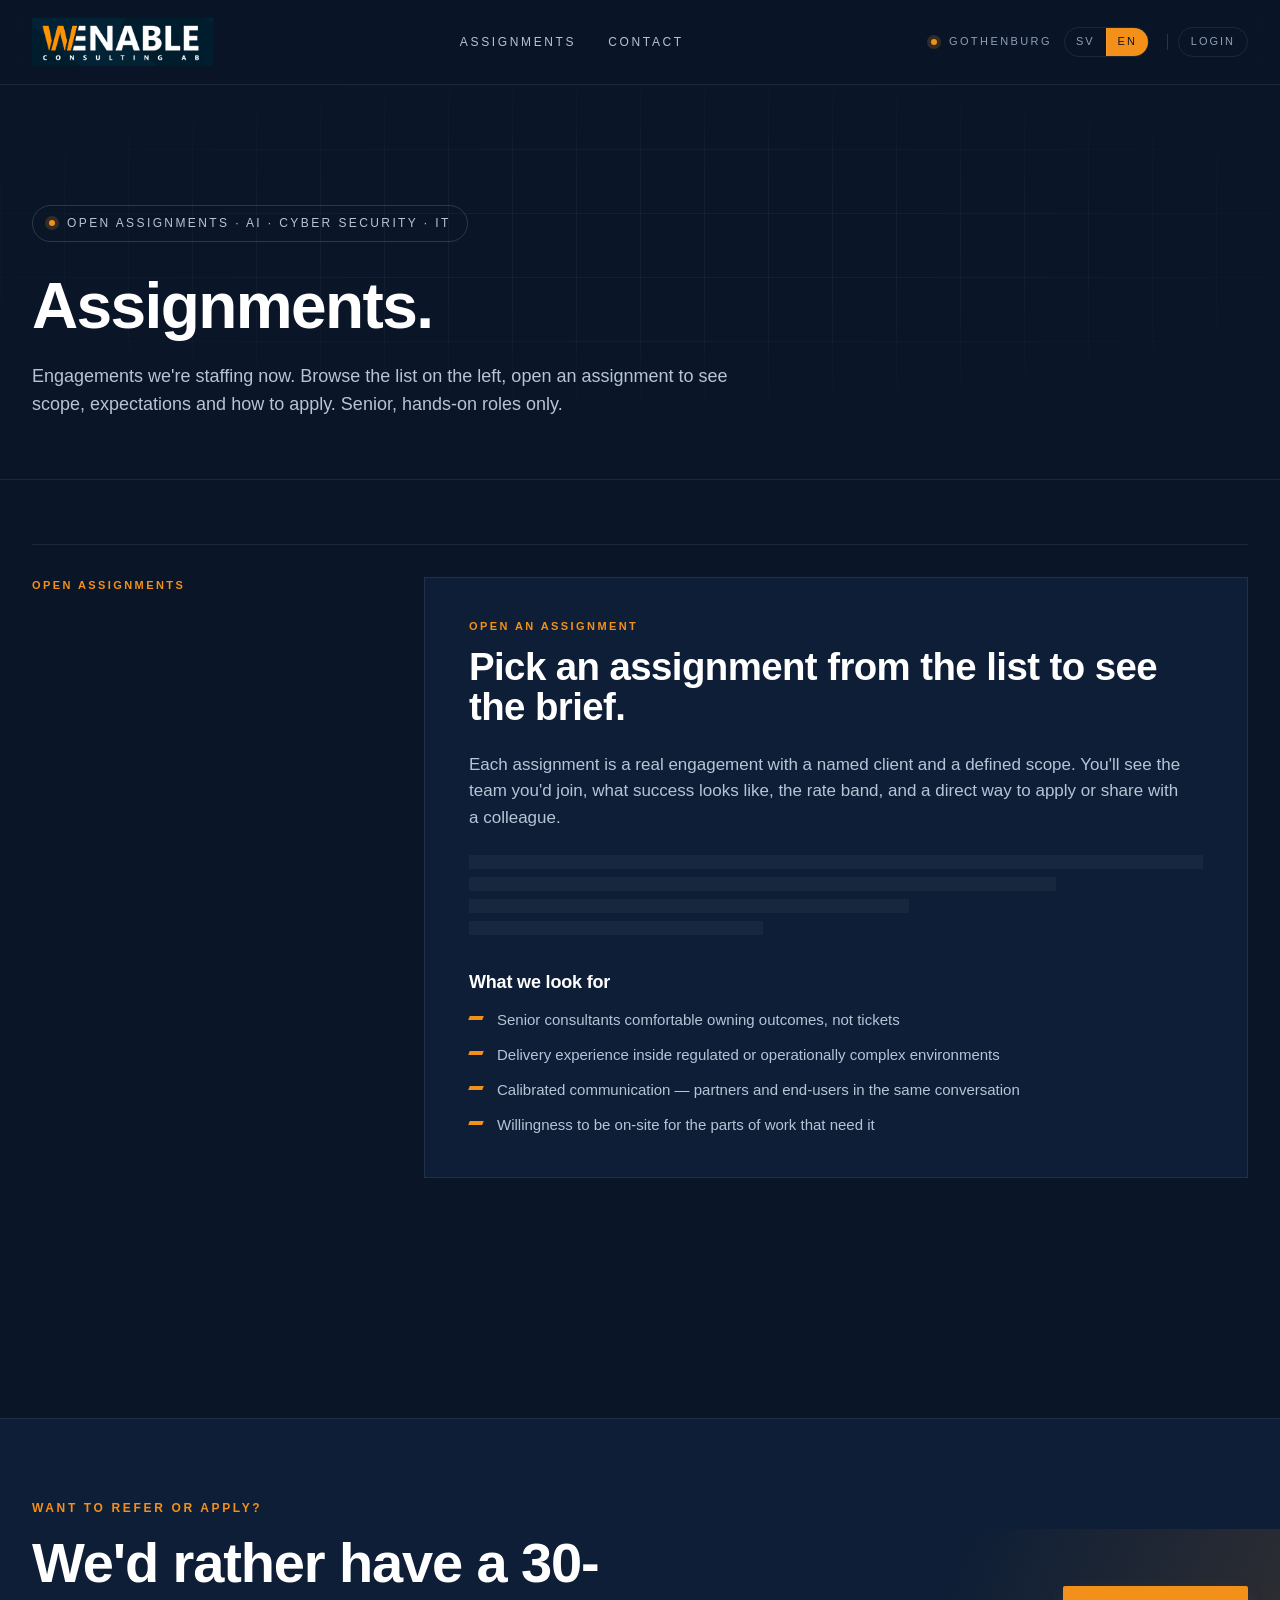
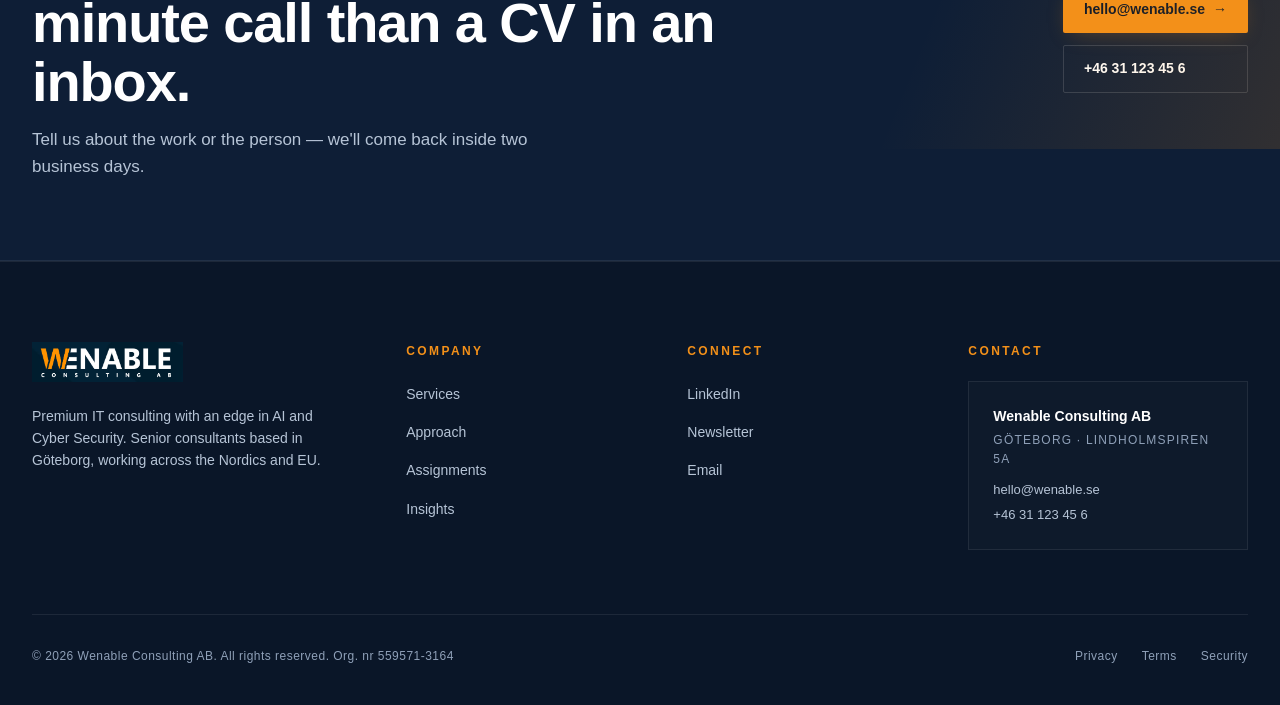
==== assignments.html @ fe555d5e "Wenable-sajt: Supabase-kopplad admin (login + uppdrag CRUD) - Login via Supabase Auth, uppdrag i Sup" ====
<!doctype html>
<html lang="en">
<head>
<meta charset="utf-8" />
<meta name="viewport" content="width=device-width, initial-scale=1" />
<meta http-equiv="Content-Security-Policy" content="default-src 'self'; img-src 'self' data:; style-src 'self' 'unsafe-inline'; script-src 'self'; connect-src 'self' https://*.supabase.co wss://*.supabase.co; base-uri 'self'; form-action 'self'; frame-ancestors 'self'">
<meta name="referrer" content="strict-origin-when-cross-origin">
<title>Uppdrag — Wenable Consulting AB</title>
<style>
:root {
  --bg: #0A1628;
  --bg-2: #0E1E36;
  --bg-3: #122847;
  --line: rgba(255,255,255,0.08);
  --line-2: rgba(255,255,255,0.14);
  --ink: #FFFFFF;
  --muted: #8FA0B8;
  --muted-2: #B6C4D6;
  --orange: #F39019;
  --orange-2: #FFA94B;
  --orange-shadow: rgba(243,144,25,0.35);
}
* { box-sizing: border-box; }
html, body { margin: 0; padding: 0; background: var(--bg); color: var(--ink); }
html { scroll-behavior: smooth; }
body {
  font-family: "Segoe UI", "Segoe UI Web (West European)", -apple-system, BlinkMacSystemFont, Tahoma, Geneva, Verdana, sans-serif;
  font-size: 17px;
  line-height: 1.55;
  -webkit-font-smoothing: antialiased;
  text-rendering: optimizeLegibility;
  overflow-x: hidden;
}
a { color: inherit; text-decoration: none; }
img { display: block; max-width: 100%; }
button { font-family: inherit; }
::selection { background: var(--orange); color: var(--bg); }

.wrap { max-width: 1280px; margin: 0 auto; padding: 0 32px; }
.eyebrow {
  text-transform: uppercase;
  letter-spacing: 0.22em;
  font-size: 12px;
  color: var(--orange);
  font-weight: 600;
}
h1, h2, h3, h4 { font-weight: 700; letter-spacing: -0.01em; margin: 0; }
h1 { font-size: clamp(40px, 6.2vw, 84px); line-height: 1.02; letter-spacing: -0.025em; }
h2 { font-size: clamp(32px, 4.4vw, 56px); line-height: 1.06; letter-spacing: -0.02em; }
h3 { font-size: 22px; line-height: 1.25; }
p { margin: 0; color: var(--muted-2); }

.mt-16 { margin-top: 16px; }
.mt-24 { margin-top: 24px; }
.mt-36 { margin-top: 36px; }
.mw-560 { max-width: 560px; }
.mw-720 { max-width: 720px; }
.spacer-120 { margin-top: 120px; }

/* nav */
.nav {
  position: sticky; top: 0; z-index: 50;
  backdrop-filter: blur(14px);
  -webkit-backdrop-filter: blur(14px);
  background: rgba(10,22,40,0.78);
  border-bottom: 1px solid var(--line);
}
.nav-inner {
  display: flex; align-items: center; justify-content: space-between;
  height: 84px;
  gap: 32px;
}
.logo-link { display: inline-flex; align-items: center; }
.logo-full { height: 48px; width: auto; }
.logo-full.small { height: 40px; }
.nav-links { display: flex; gap: 32px; align-items: center; }
.nav-links a {
  font-size: 12px;
  letter-spacing: 0.22em;
  text-transform: uppercase;
  color: var(--muted-2);
  transition: color .2s;
  position: relative;
  padding: 4px 0;
}
.nav-links a:hover { color: var(--ink); }
.nav-links a:hover::after {
  content: ""; position: absolute; left: 0; right: 0; bottom: -2px;
  height: 2px; background: var(--orange);
}
.nav-meta {
  font-size: 11px; letter-spacing: 0.22em; text-transform: uppercase;
  color: var(--muted);
  display: inline-flex; align-items: center; gap: 12px;
}
.nav-meta .pulse {
  width: 6px; height: 6px; border-radius: 50%;
  background: var(--orange);
  box-shadow: 0 0 0 4px rgba(243,144,25,0.18);
}

/* language switch */
.lang-switch {
  display: inline-flex;
  border: 1px solid var(--line);
  border-radius: 999px;
  overflow: hidden;
}
.lang-switch button {
  font: inherit;
  font-size: 11px;
  letter-spacing: 0.18em;
  text-transform: uppercase;
  padding: 5px 11px;
  background: transparent;
  color: var(--muted);
  border: 0;
  cursor: pointer;
  transition: background .2s, color .2s;
}
.lang-switch button + button { border-left: 1px solid var(--line); }
.lang-switch button.active { background: var(--orange); color: #0a1628; }
.lang-switch button:not(.active):hover { color: var(--ink); }
@media (max-width: 960px) {
  .nav-meta { display: none; }
}

.btn {
  display: inline-flex; align-items: center; gap: 8px;
  padding: 12px 20px;
  border-radius: 2px;
  font-size: 14px; font-weight: 600;
  cursor: pointer;
  border: 1px solid transparent;
  transition: transform .15s, background .2s, color .2s, border-color .2s;
}
.btn-primary {
  background: var(--orange); color: var(--bg);
  box-shadow: 0 6px 22px -8px var(--orange-shadow);
}
.btn-primary:hover { background: var(--orange-2); transform: translateY(-1px); }
.btn-ghost {
  background: transparent; color: var(--ink);
  border-color: var(--line-2);
}
.btn-ghost:hover { border-color: var(--orange); color: var(--orange); }
.btn .arr { transition: transform .2s; }
.btn:hover .arr { transform: translateX(3px); }

/* hero */
.hero {
  position: relative; overflow: hidden;
  padding: 120px 0 140px;
}
.hero::before {
  content: "";
  position: absolute; inset: 0;
  background:
    radial-gradient(700px 420px at 80% 30%, rgba(243,144,25,0.10), transparent 60%),
    radial-gradient(900px 600px at 10% 90%, rgba(243,144,25,0.05), transparent 60%);
  pointer-events: none;
}
.grid-bg {
  position: absolute; inset: 0;
  background-image:
    linear-gradient(rgba(255,255,255,0.04) 1px, transparent 1px),
    linear-gradient(90deg, rgba(255,255,255,0.04) 1px, transparent 1px);
  background-size: 64px 64px;
  mask-image: radial-gradient(ellipse 80% 60% at 50% 40%, #000 30%, transparent 80%);
  -webkit-mask-image: radial-gradient(ellipse 80% 60% at 50% 40%, #000 30%, transparent 80%);
  pointer-events: none;
}
.hero-content { position: relative; }
.hero-eyebrow {
  display: inline-flex; align-items: center; gap: 12px;
  border: 1px solid var(--line-2);
  border-radius: 999px;
  padding: 8px 16px;
  font-size: 12px; letter-spacing: 0.2em; text-transform: uppercase;
  color: var(--muted-2);
  margin-bottom: 32px;
}
.hero-eyebrow .dot {
  width: 6px; height: 6px; border-radius: 50%;
  background: var(--orange); box-shadow: 0 0 0 4px rgba(243,144,25,0.18);
}
.hero h1 .accent { color: var(--orange); }
.hero h1 .slash {
  display: inline-block;
  width: 0.5em; height: 0.85em;
  background: var(--orange);
  transform: skewX(-14deg);
  margin: 0 0.06em -0.04em 0.04em;
  vertical-align: -0.04em;
}
.hero-lede {
  margin-top: 28px;
  max-width: 720px;
  font-size: 19px;
  color: var(--muted-2);
}
.hero-cta { display: flex; gap: 14px; margin-top: 44px; flex-wrap: wrap; }
.hero-meta {
  display: grid;
  grid-template-columns: repeat(4, 1fr);
  gap: 32px;
  margin-top: 96px;
  padding-top: 32px;
  border-top: 1px solid var(--line);
  position: relative;
}
.hero-meta .stat .k { font-size: 32px; font-weight: 700; letter-spacing: -0.02em; }
.hero-meta .stat .k .accent { color: var(--orange); }
.hero-meta .stat .v { font-size: 13px; color: var(--muted); margin-top: 4px; }

.ribbon-row { display: flex; gap: 6px; margin-top: 40px; }
.ribbon-row .bar {
  width: 64px; height: 12px; background: var(--orange);
  transform: skewX(-22deg);
  transform-origin: bottom left;
  opacity: 0.95;
}
.ribbon-row .bar:nth-child(2) { opacity: 0.7; }
.ribbon-row .bar:nth-child(3) { opacity: 0.45; }
.ribbon-row .bar:nth-child(4) { opacity: 0.22; }

/* section */
section { position: relative; }
.section { padding: 120px 0; border-top: 1px solid var(--line); }
.section-head {
  display: grid;
  grid-template-columns: 1fr 1.2fr;
  gap: 48px;
  align-items: end;
  margin-bottom: 64px;
}
.section-head p { max-width: 580px; }

/* services */
.services {
  display: grid;
  grid-template-columns: repeat(3, 1fr);
  gap: 24px;
}
.service {
  position: relative;
  background: var(--bg-2);
  border: 1px solid var(--line);
  padding: 32px 28px 36px;
  overflow: hidden;
  transition: transform .25s, border-color .25s, background .25s;
}
.service::before {
  content: "";
  position: absolute; top: 0; left: 0;
  width: 0; height: 4px; background: var(--orange);
  transition: width .3s ease;
}
.service:hover { background: var(--bg-3); border-color: var(--line-2); transform: translateY(-4px); }
.service:hover::before { width: 64px; }
.service-num {
  font-size: 12px; letter-spacing: 0.2em;
  color: var(--orange);
  font-weight: 600;
  margin-bottom: 28px;
}
.service-icon { width: 56px; height: 56px; margin-bottom: 24px; position: relative; }
.service h3 { margin-bottom: 14px; }
.service p { font-size: 15px; color: var(--muted-2); }
.service-tags { margin-top: 24px; display: flex; flex-wrap: wrap; gap: 8px; }
.tag {
  font-size: 11px; letter-spacing: 0.08em;
  padding: 5px 10px;
  border: 1px solid var(--line-2);
  color: var(--muted-2);
  text-transform: uppercase;
}

/* clients */
.clients-section { padding: 80px 0; border-top: 1px solid var(--line); }
.clients-row {
  display: grid;
  grid-template-columns: repeat(6, 1fr);
  gap: 32px;
  align-items: center;
  margin-top: 32px;
}
.client {
  height: 64px;
  border: 1px solid var(--line);
  display: flex; align-items: center; justify-content: center;
  font-weight: 700; letter-spacing: 0.06em;
  color: var(--muted);
  font-size: 14px;
  transition: color .2s, border-color .2s;
}
.client:hover { color: var(--ink); border-color: var(--line-2); }

/* feature row */
.feature {
  display: grid;
  grid-template-columns: 1.1fr 1fr;
  gap: 80px;
  align-items: center;
}
.feature.reverse { grid-template-columns: 1fr 1.1fr; }
.feature.reverse .feature-art { order: -1; }
.feature h2 { margin-bottom: 0; }
.feature p + p { margin-top: 16px; }
.feature-list { margin-top: 32px; padding: 0; display: grid; gap: 16px; }
.feature-list li {
  list-style: none; padding-left: 32px; position: relative;
  font-size: 15px; color: var(--muted-2);
}
.feature-list li::before {
  content: ""; position: absolute; left: 0; top: 8px;
  width: 16px; height: 4px; background: var(--orange);
  transform: skewX(-22deg);
}
.feature-art {
  aspect-ratio: 4/3;
  background: var(--bg-2);
  border: 1px solid var(--line);
  position: relative; overflow: hidden;
}
.art-tile {
  position: relative;
  background: linear-gradient(135deg, #0E1E36, #0A1628);
}
.art-tile svg { width: 100%; height: 100%; display: block; }

.art-process {
  background: linear-gradient(160deg, #0E1E36, #0A1628);
  padding: 32px;
  display: flex; flex-direction: column; gap: 12px;
  justify-content: center;
}
.art-process .step-card {
  border: 1px solid var(--line);
  padding: 16px 20px;
  background: rgba(255,255,255,0.02);
  display: grid;
  grid-template-columns: 32px 1fr auto;
  gap: 14px; align-items: center;
}
.art-process .step-card .n { font-size: 11px; color: var(--orange); letter-spacing: 0.2em; }
.art-process .step-card .t { font-size: 14px; font-weight: 600; }
.art-process .step-card .pct { font-size: 11px; color: var(--muted); letter-spacing: 0.1em; }
.art-process .step-card.active { border-color: var(--orange); background: rgba(243,144,25,0.06); }
.art-process .step-card.active .pct { color: var(--orange); }

/* process / how we work */
.process {
  display: grid;
  grid-template-columns: repeat(3, 1fr);
  gap: 24px;
  counter-reset: step;
}
.step {
  border-top: 2px solid var(--line);
  padding: 28px 0 0;
  position: relative;
  counter-increment: step;
}
.step::before {
  content: "0" counter(step);
  display: block;
  font-size: 12px; letter-spacing: 0.2em; color: var(--orange);
  margin-bottom: 16px; font-weight: 600;
}
.step::after {
  content: "";
  position: absolute; top: -2px; left: 0;
  width: 64px; height: 2px; background: var(--orange);
}
.step h3 { font-size: 26px; margin-bottom: 14px; letter-spacing: -0.01em; }
.step p { font-size: 15px; }
.step-tags { margin-top: 24px; display: flex; flex-wrap: wrap; gap: 6px; }

/* FAQ — pure CSS using <details> */
.faq-list { display: grid; gap: 0; }
.faq-item {
  border-top: 1px solid var(--line);
  padding: 0;
}
.faq-item:last-child { border-bottom: 1px solid var(--line); }
.faq-q {
  list-style: none;
  cursor: pointer;
  padding: 28px 0;
  font-size: 20px; font-weight: 600;
  display: flex; justify-content: space-between; align-items: center; gap: 32px;
  letter-spacing: -0.01em;
  transition: color .2s;
  color: var(--ink);
}
.faq-q::-webkit-details-marker { display: none; }
.faq-q::marker { content: ""; }
.faq-q:hover { color: var(--orange); }
.faq-toggle {
  flex: 0 0 32px; width: 32px; height: 32px;
  border: 1px solid var(--line-2);
  display: grid; place-items: center;
  transition: background .2s, border-color .2s;
  position: relative;
}
.faq-q:hover .faq-toggle { border-color: var(--orange); }
.faq-toggle::before, .faq-toggle::after {
  content: ""; position: absolute;
  background: var(--ink);
}
.faq-toggle::before { width: 14px; height: 1.5px; }
.faq-toggle::after { width: 1.5px; height: 14px; transition: transform .2s; }
.faq-item[open] .faq-toggle { background: var(--orange); border-color: var(--orange); }
.faq-item[open] .faq-toggle::before, .faq-item[open] .faq-toggle::after { background: var(--bg); }
.faq-item[open] .faq-toggle::after { transform: scaleY(0); }
.faq-a {
  padding: 0 0 28px;
  max-width: 760px;
  color: var(--muted-2);
  font-size: 16px;
  animation: faqIn .25s ease;
}
@keyframes faqIn {
  from { opacity: 0; transform: translateY(-4px); }
  to   { opacity: 1; transform: none; }
}

/* insights */
.insights {
  display: grid;
  grid-template-columns: repeat(3, 1fr);
  gap: 24px;
}
.insight {
  border: 1px solid var(--line);
  background: var(--bg-2);
  padding: 28px;
  transition: border-color .2s, background .2s, transform .2s;
  display: flex; flex-direction: column;
  min-height: 280px;
}
.insight:hover { border-color: var(--orange); transform: translateY(-3px); }
.insight .when {
  font-size: 12px; color: var(--orange);
  letter-spacing: 0.18em; text-transform: uppercase;
  margin-bottom: 18px;
}
.insight h3 { font-size: 20px; margin-bottom: 12px; letter-spacing: -0.01em; }
.insight p { font-size: 14px; flex: 1; }
.insight .read {
  margin-top: 24px;
  font-size: 13px; color: var(--orange); font-weight: 600;
  display: inline-flex; align-items: center; gap: 8px;
}

/* CTA strip */
.cta-strip {
  margin: 120px 0 0;
  background: var(--bg-2);
  border-top: 1px solid var(--line);
  border-bottom: 1px solid var(--line);
  padding: 80px 0;
  position: relative; overflow: hidden;
}
.cta-strip::after {
  content: ""; position: absolute;
  right: -120px; top: 50%; transform: translateY(-50%) skewX(-22deg);
  width: 480px; height: 220px;
  background: linear-gradient(90deg, transparent, rgba(243,144,25,0.18));
  pointer-events: none;
}
.cta-strip-inner {
  display: grid;
  grid-template-columns: 1.4fr auto;
  gap: 48px;
  align-items: center;
  position: relative;
}
.cta-actions { display: flex; flex-direction: column; gap: 12px; }

/* footer */
footer.foot {
  padding: 80px 0 40px;
  border-top: 1px solid var(--line);
}
.foot-grid {
  display: grid;
  grid-template-columns: 1.4fr 1fr 1fr 1.2fr;
  gap: 48px;
  margin-bottom: 64px;
}
.foot-grid h4 {
  font-size: 12px; letter-spacing: 0.2em; text-transform: uppercase;
  color: var(--orange); font-weight: 600; margin-bottom: 20px;
}
.foot-grid ul { list-style: none; padding: 0; margin: 0; display: grid; gap: 12px; }
.foot-grid a { color: var(--muted-2); font-size: 14px; transition: color .2s; }
.foot-grid a:hover { color: var(--orange); }
.foot-blurb p { font-size: 14px; max-width: 320px; margin-top: 16px; }
.foot-bottom {
  border-top: 1px solid var(--line);
  padding-top: 32px;
  display: flex; justify-content: space-between; align-items: center;
  font-size: 12px; color: var(--muted);
  letter-spacing: 0.04em;
}
.foot-bottom .fb-links { display: flex; gap: 24px; }

/* contact card */
.contact {
  border: 1px solid var(--line);
  padding: 24px;
  background: rgba(255,255,255,0.015);
  margin-top: 12px;
}
.contact .name { font-weight: 600; font-size: 14px; margin-bottom: 4px; }
.contact .role { font-size: 12px; color: var(--muted); letter-spacing: 0.1em; text-transform: uppercase; margin-bottom: 12px; }
.contact a { display: block; font-size: 13px; }
.contact a + a { margin-top: 4px; }

/* assignments page */
.page-hero {
  padding: 120px 0 60px;
  position: relative;
}
.page-hero h1 { font-size: clamp(36px, 5vw, 64px); }
.page-hero .lede { max-width: 720px; margin-top: 24px; font-size: 18px; }

/* master/detail layout — pure CSS via :target */
.assign-app {
  display: grid;
  grid-template-columns: 360px 1fr;
  gap: 32px;
  margin-top: 24px;
  border-top: 1px solid var(--line);
  padding-top: 32px;
}
.assign-list {
  display: flex; flex-direction: column;
  gap: 8px;
  position: sticky; top: 96px; align-self: start;
  max-height: calc(100vh - 120px);
  overflow-y: auto;
  padding-right: 4px;
}
.assign-list h4 {
  font-size: 11px; letter-spacing: 0.22em; text-transform: uppercase;
  color: var(--orange); font-weight: 600; margin-bottom: 8px;
}
.assign-row {
  display: block;
  border: 1px solid var(--line);
  background: var(--bg-2);
  padding: 18px 20px;
  transition: border-color .2s, background .2s, transform .15s;
  position: relative;
}
.assign-row:hover { border-color: var(--line-2); transform: translateX(2px); }
.assign-row::before {
  content: "";
  position: absolute; left: 0; top: 0; bottom: 0;
  width: 0; background: var(--orange);
  transition: width .2s;
}
.assign-row .row-meta {
  font-size: 10px; letter-spacing: 0.18em; text-transform: uppercase;
  color: var(--muted); margin-bottom: 8px;
}
.assign-row .row-meta .sep { color: var(--line-2); margin: 0 6px; }
.assign-row .row-title {
  font-size: 15px; font-weight: 600; line-height: 1.3;
  letter-spacing: -0.005em;
  margin-bottom: 8px;
}
.assign-row .row-foot {
  display: flex; justify-content: space-between; align-items: center;
  margin-top: 10px;
}
.assign-row .row-tag {
  font-size: 10px; letter-spacing: 0.16em; text-transform: uppercase;
  padding: 3px 8px; border: 1px solid var(--orange); color: var(--orange);
}
.assign-row .row-tag.closed { color: var(--muted); border-color: var(--line-2); }
.assign-row .row-rate { font-size: 12px; color: var(--muted-2); font-weight: 600; }

/* detail stage — show only the targeted detail */
.assign-detail-stage { position: relative; min-height: 600px; }
.assign-detail {
  border: 1px solid var(--line);
  background: var(--bg-2);
  padding: 40px 44px;
  display: none;
}
.assign-detail:target,
.assign-detail.default {
  display: block;
  animation: detailIn .3s ease;
}
/* when ANY detail is targeted, hide the default fallback */
.assign-app:has(.assign-detail:target) .assign-detail.default { display: none; }
@keyframes detailIn {
  from { opacity: 0; transform: translateY(8px); }
  to { opacity: 1; transform: none; }
}
/* highlight the active row in the list when its detail is targeted */
.assign-row.active::before { width: 4px; }
.assign-row.active { border-color: var(--line-2); }

.assign-detail .d-eyebrow {
  font-size: 11px; letter-spacing: 0.22em; text-transform: uppercase;
  color: var(--orange); font-weight: 600;
}
.assign-detail h2 {
  font-size: clamp(28px, 3vw, 40px); margin-top: 12px; margin-bottom: 24px;
  letter-spacing: -0.015em;
}
.assign-detail .d-lede { font-size: 17px; color: var(--muted-2); max-width: 720px; }
.assign-detail .d-grid {
  margin-top: 32px;
  display: grid; grid-template-columns: repeat(4, 1fr); gap: 0;
  border: 1px solid var(--line); border-right: 0; border-bottom: 0;
}
.assign-detail .d-grid .cell {
  border-right: 1px solid var(--line);
  border-bottom: 1px solid var(--line);
  padding: 16px 18px;
}
.assign-detail .d-grid .lbl {
  font-size: 10px; letter-spacing: 0.18em; text-transform: uppercase;
  color: var(--muted); margin-bottom: 6px;
}
.assign-detail .d-grid .val { font-size: 15px; font-weight: 600; }
.assign-detail .d-grid .val .accent { color: var(--orange); }

.assign-detail h3 {
  font-size: 18px; letter-spacing: -0.01em;
  margin-top: 36px; margin-bottom: 14px;
}
.assign-detail .d-section p { font-size: 15px; color: var(--muted-2); }
.assign-detail .d-section p + p { margin-top: 12px; }
.assign-detail ul.bullets {
  list-style: none; padding: 0; margin: 0;
  display: grid; gap: 12px;
}
.assign-detail ul.bullets li {
  padding-left: 28px; position: relative;
  font-size: 15px; color: var(--muted-2);
}
.assign-detail ul.bullets li::before {
  content: ""; position: absolute; left: 0; top: 8px;
  width: 14px; height: 4px; background: var(--orange);
  transform: skewX(-22deg);
}
.assign-detail .d-stack {
  display: flex; flex-wrap: wrap; gap: 8px; margin-top: 14px;
}

.assign-actions {
  margin-top: 40px;
  padding-top: 28px;
  border-top: 1px solid var(--line);
  display: flex; flex-wrap: wrap; gap: 12px;
  align-items: center;
}
.assign-actions .meta-side {
  margin-left: auto;
  font-size: 12px; color: var(--muted);
  letter-spacing: 0.06em;
}

/* default empty-state card */
.assign-empty {
  text-align: left;
}
.assign-empty .ghost-grid {
  margin-top: 24px;
  display: grid; gap: 8px;
}
.assign-empty .ghost-grid .ghost {
  height: 14px; background: rgba(255,255,255,0.04); width: 100%;
}
.assign-empty .ghost-grid .ghost:nth-child(2) { width: 80%; }
.assign-empty .ghost-grid .ghost:nth-child(3) { width: 60%; }
.assign-empty .ghost-grid .ghost:nth-child(4) { width: 40%; }

@media (max-width: 960px) {
  .assign-app { grid-template-columns: 1fr; }
  .assign-list { position: static; max-height: none; overflow: visible; }
  .assign-detail { padding: 28px 24px; }
  .assign-detail .d-grid { grid-template-columns: repeat(2, 1fr); }
}

.assign-grid {
  display: grid;
  grid-template-columns: repeat(2, 1fr);
  gap: 24px;
}
.assign {
  border: 1px solid var(--line);
  background: var(--bg-2);
  padding: 36px 32px;
  display: flex; flex-direction: column;
  position: relative;
  transition: border-color .25s, transform .25s;
}
.assign:hover { border-color: var(--line-2); transform: translateY(-3px); }
.assign-head {
  display: flex; justify-content: space-between; align-items: flex-start;
  gap: 16px;
  margin-bottom: 28px;
}
.assign-meta {
  font-size: 11px; letter-spacing: 0.2em; text-transform: uppercase;
  color: var(--muted);
}
.assign-meta .sep { color: var(--line-2); margin: 0 8px; }
.assign-status {
  font-size: 11px; letter-spacing: 0.18em; text-transform: uppercase;
  padding: 4px 10px;
  border: 1px solid var(--orange);
  color: var(--orange);
}
.assign-status.closed { color: var(--muted); border-color: var(--line-2); }
.assign h3 { font-size: 26px; letter-spacing: -0.01em; margin-bottom: 12px; }
.assign p { font-size: 15px; color: var(--muted-2); }
.assign-spec {
  margin-top: 24px;
  display: grid; grid-template-columns: repeat(3, 1fr);
  gap: 12px;
  border-top: 1px solid var(--line);
  padding-top: 20px;
}
.assign-spec .lbl { font-size: 10px; letter-spacing: 0.18em; color: var(--muted); text-transform: uppercase; margin-bottom: 4px; }
.assign-spec .val { font-size: 14px; font-weight: 600; }
.assign .more {
  margin-top: 24px;
  font-size: 13px; color: var(--orange); font-weight: 600;
  display: inline-flex; align-items: center; gap: 8px;
}

.cases-rail {
  display: grid; grid-template-columns: 1fr 1fr 1fr; gap: 24px;
  margin-top: 40px;
}
.case {
  border: 1px solid var(--line);
  padding: 28px;
  background: var(--bg-2);
  position: relative;
  overflow: hidden;
}
.case::before {
  content: ""; position: absolute; left: 0; top: 0;
  width: 4px; height: 100%; background: var(--orange);
}
.case .industry {
  font-size: 11px; letter-spacing: 0.18em; text-transform: uppercase;
  color: var(--orange); margin-bottom: 18px;
}
.case h3 { font-size: 20px; margin-bottom: 10px; letter-spacing: -0.01em; }
.case p { font-size: 14px; color: var(--muted-2); }
.case-stats {
  margin-top: 22px;
  display: grid; grid-template-columns: 1fr 1fr; gap: 16px;
  border-top: 1px solid var(--line); padding-top: 18px;
}
.case-stats .v { font-size: 22px; font-weight: 700; letter-spacing: -0.02em; }
.case-stats .v .accent { color: var(--orange); }
.case-stats .l { font-size: 11px; color: var(--muted); letter-spacing: 0.1em; text-transform: uppercase; margin-top: 4px; }

/* responsive */
@media (max-width: 960px) {
  .nav-links { display: none; }
  .section-head { grid-template-columns: 1fr; }
  .services, .insights, .process, .cases-rail, .assign-grid { grid-template-columns: 1fr; }
  .feature, .feature.reverse { grid-template-columns: 1fr; gap: 40px; }
  .feature.reverse .feature-art { order: 0; }
  .hero-meta { grid-template-columns: repeat(2, 1fr); }
  .clients-row { grid-template-columns: repeat(2, 1fr); }
  .foot-grid { grid-template-columns: 1fr 1fr; }
  .cta-strip-inner { grid-template-columns: 1fr; }
  .section { padding: 80px 0; }
  .hero { padding: 80px 0 100px; }
  .logo-full { height: 36px; }
  .nav-inner { height: 72px; }
}

@media (prefers-reduced-motion: reduce) {
  *, *::before, *::after { animation: none !important; transition: none !important; scroll-behavior: auto !important; }
}



/* shared animated site background (this page is self-contained, so the
   .site-bg rules live here rather than in assets/wenable.css) */
.site-bg {
  position: fixed;
  inset: 0;
  z-index: -1;
  pointer-events: none;
  overflow: hidden;
}
.site-bg #bg-canvas {
  position: absolute;
  inset: 0;
  width: 100%;
  height: 100%;
  display: block;
}
.site-bg .bg-glow {
  position: absolute;
  inset: 0;
  background:
    radial-gradient(900px 540px at 50% 8%, rgba(243,144,25,0.10), transparent 60%),
    radial-gradient(1100px 760px at 50% 100%, rgba(28,80,160,0.20), transparent 60%),
    radial-gradient(720px 520px at 12% 26%, rgba(80,150,255,0.07), transparent 60%);
}
.site-bg .bg-grid {
  position: absolute;
  inset: 0;
  background-image:
    linear-gradient(rgba(255,255,255,0.035) 1px, transparent 1px),
    linear-gradient(90deg, rgba(255,255,255,0.035) 1px, transparent 1px);
  background-size: 72px 72px;
  mask-image: radial-gradient(ellipse 92% 82% at 50% 30%, #000 28%, transparent 86%);
  -webkit-mask-image: radial-gradient(ellipse 92% 82% at 50% 30%, #000 28%, transparent 86%);
}
@media (prefers-reduced-motion: reduce) {
  .site-bg #bg-canvas { display: none; }
}

</style>
</head>
<body>

<div class="site-bg" aria-hidden="true">
  <canvas id="bg-canvas"></canvas>
  <div class="bg-glow"></div>
  <div class="bg-grid"></div>
</div>

<!-- NAV -->
<header class="nav">
  <div class="wrap nav-inner">
    <a href="index.html" class="logo-link" aria-label="Wenable Consulting AB — home">
      <img src="assets/wenable-logo-full.png" alt="Wenable Consulting AB" class="logo-full">
    </a>
    <nav class="nav-links" aria-label="Primary">
      <a href="For Clients.html" class="auth-gated" data-sv="Våra tjänster">Our Services</a>
      <a href="For Consultants.html" class="auth-gated" data-sv="För specialister">For Specialists</a>
      <a href="assignments.html" data-sv="Uppdrag">Assignments</a>
      <a href="Wenable are us.html" class="auth-gated" data-sv="Wenable är vi">Wenable are us</a>
      <a href="mailto:hello&#64;wenable.se" data-sv="Kontakt">Contact</a>
    </nav>
    <div class="nav-meta">
      <span class="pulse" aria-hidden="true"></span>
      <span data-sv="Göteborg">Gothenburg</span>
      <div class="lang-switch" role="group" aria-label="Language / Språk">
        <button type="button" data-lang-btn="sv">SV</button>
        <button type="button" data-lang-btn="en">EN</button>
      </div>
    </div>
  </div>
</header>

<!-- PAGE HERO -->
<section class="page-hero">
  <div class="grid-bg" aria-hidden="true"></div>
  <div class="wrap hero-content">
    <div class="hero-eyebrow"><span class="dot"></span><span data-sv="Öppna uppdrag · AI · Cybersäkerhet · IT">Open assignments · AI · Cyber Security · IT</span></div>
    <h1 data-sv="Uppdrag.">Assignments.</h1>
    <p class="lede" data-sv="Uppdrag vi bemannar just nu. Bläddra i listan till vänster, öppna ett uppdrag för att se omfattning, förväntningar och hur du ansöker. Endast seniora, praktiska roller.">
      Engagements we're staffing now. Browse the list on the left, open an assignment to
      see scope, expectations and how to apply. Senior, hands-on roles only.
    </p>
  </div>
</section>

<!-- MASTER / DETAIL -->
<section class="section" style="padding-top: 40px;">
  <div class="wrap">
    <div class="assign-app">

      <!-- LEFT: list -->
      <aside class="assign-list" aria-label="Open assignments">
        <h4 data-sv="Öppna uppdrag">Open assignments</h4>


      </aside>

      <!-- RIGHT: detail stage -->
      <div class="assign-detail-stage">

        <!-- DEFAULT / EMPTY STATE -->
        <article class="assign-detail default assign-empty">
          <div class="d-eyebrow" data-sv="Öppna ett uppdrag">Open an assignment</div>
          <h2 data-sv="Välj ett uppdrag i listan för att se briefen.">Pick an assignment from the list to see the brief.</h2>
          <p class="d-lede" data-sv="Varje uppdrag är ett verkligt engagemang med en namngiven kund och en definierad omfattning. Du ser teamet du skulle gå med i, hur framgång ser ut, arvodesnivån och ett direkt sätt att ansöka eller dela med en kollega.">
            Each assignment is a real engagement with a named client and a defined scope.
            You'll see the team you'd join, what success looks like, the rate band, and a
            direct way to apply or share with a colleague.
          </p>
          <div class="ghost-grid" aria-hidden="true">
            <div class="ghost"></div>
            <div class="ghost"></div>
            <div class="ghost"></div>
            <div class="ghost"></div>
          </div>
          <h3 style="margin-top: 36px;" data-sv="Vad vi söker">What we look for</h3>
          <ul class="bullets">
            <li data-sv="Seniora konsulter som tar ansvar för resultatet – inte bara för enskilda uppgifter">Senior consultants comfortable owning outcomes, not tickets</li>
            <li data-sv="Vana att leverera i reglerade eller operativt komplexa miljöer">Delivery experience inside regulated or operationally complex environments</li>
            <li data-sv="Kommunikation som når fram – lika självklart till beslutsfattare som till slutanvändare">Calibrated communication — partners and end-users in the same conversation</li>
            <li data-sv="Beredd att finnas på plats när uppdraget kräver det">Willingness to be on-site for the parts of work that need it</li>
          </ul>
        </article>


      </div>
    </div>
  </div>
</section>

<!-- CTA -->
<section class="cta-strip">
  <div class="wrap cta-strip-inner">
    <div>
      <div class="eyebrow" data-sv="Vill du rekommendera eller ansöka?">Want to refer or apply?</div>
      <h2 class="mt-16 mw-720" data-sv="Vi tar hellre ett 30-minuterssamtal än ett CV i en inkorg.">
        We'd rather have a 30-minute call than a CV in an inbox.
      </h2>
      <p class="mt-16 mw-560" data-sv="Berätta om arbetet eller personen — vi återkommer inom två arbetsdagar.">
        Tell us about the work or the person — we'll come back inside two business days.
      </p>
    </div>
    <div class="cta-actions">
      <a class="btn btn-primary" href="mailto:hello@wenable.se">hello@wenable.se <span class="arr">→</span></a>
      <a class="btn btn-ghost" href="tel:+4631123456">+46 31 123 45 6</a>
    </div>
  </div>
</section>

<!-- FOOTER -->
<footer class="foot">
  <div class="wrap">
    <div class="foot-grid">
      <div class="foot-blurb">
        <a href="index.html" class="logo-link"><img src="assets/wenable-logo-full.png" alt="Wenable Consulting AB" class="logo-full small"></a>
        <p data-sv="Premiumkonsulting inom IT med spetskompetens i AI och cybersäkerhet. Seniora konsulter baserade i Göteborg, verksamma i Norden och EU.">
          Premium IT consulting with an edge in AI and Cyber Security. Senior consultants
          based in Göteborg, working across the Nordics and EU.
        </p>
      </div>
      <div>
        <h4 data-sv="Företag">Company</h4>
        <ul>
          <li><a href="For Clients.html#expertise" data-sv="Tjänster">Services</a></li>
          <li><a href="For Clients.html#approach" data-sv="Arbetssätt">Approach</a></li>
          <li><a href="assignments.html" data-sv="Uppdrag">Assignments</a></li>
          <li><a href="For Consultants.html#insights" data-sv="Insikter">Insights</a></li>
        </ul>
      </div>
      <div>
        <h4 data-sv="Följ oss">Connect</h4>
        <ul>
          <li><a href="#">LinkedIn</a></li>
          <li><a href="#" data-sv="Nyhetsbrev">Newsletter</a></li>
          <li><a href="mailto:hello@wenable.se" data-sv="E-post">Email</a></li>
        </ul>
      </div>
      <div>
        <h4 data-sv="Kontakt">Contact</h4>
        <div class="contact">
          <div class="name">Wenable Consulting AB</div>
          <div class="role">Göteborg · Lindholmspiren 5A</div>
          <a href="mailto:hello@wenable.se">hello@wenable.se</a>
          <a href="tel:+4631123456">+46 31 123 45 6</a>
        </div>
      </div>
    </div>
    <div class="foot-bottom">
      <div data-sv="© 2026 Wenable Consulting AB. Med ensamrätt. Org.nr 559571-3164">© 2026 Wenable Consulting AB. All rights reserved. Org. nr 559571-3164</div>
      <div class="fb-links">
        <a href="#" data-sv="Integritet">Privacy</a>
        <a href="#" data-sv="Villkor">Terms</a>
        <a href="#" data-sv="Säkerhet">Security</a>
      </div>
    </div>
  </div>
</footer>

<script src="assets/i18n.js"></script>
<script src="assets/bg-network.js"></script>
<script src="assets/admin.js"></script>

</body>
</html>
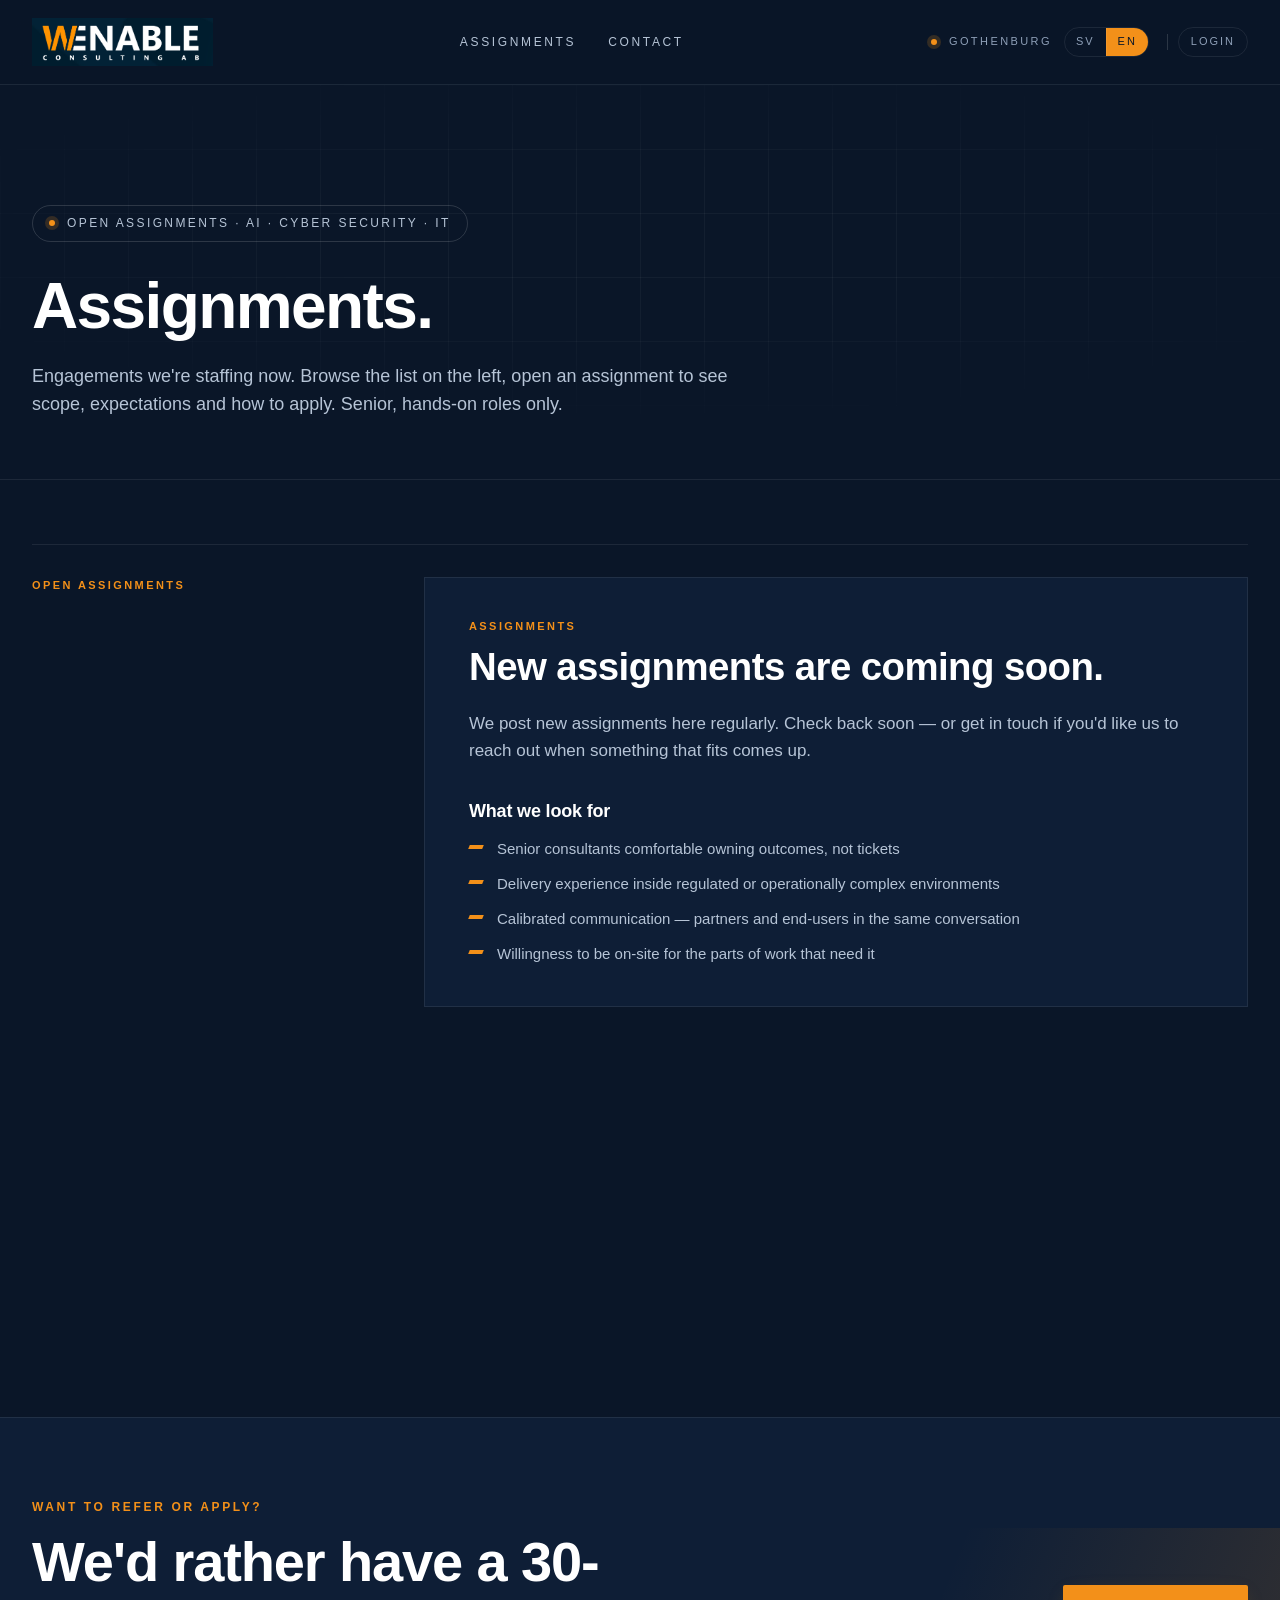
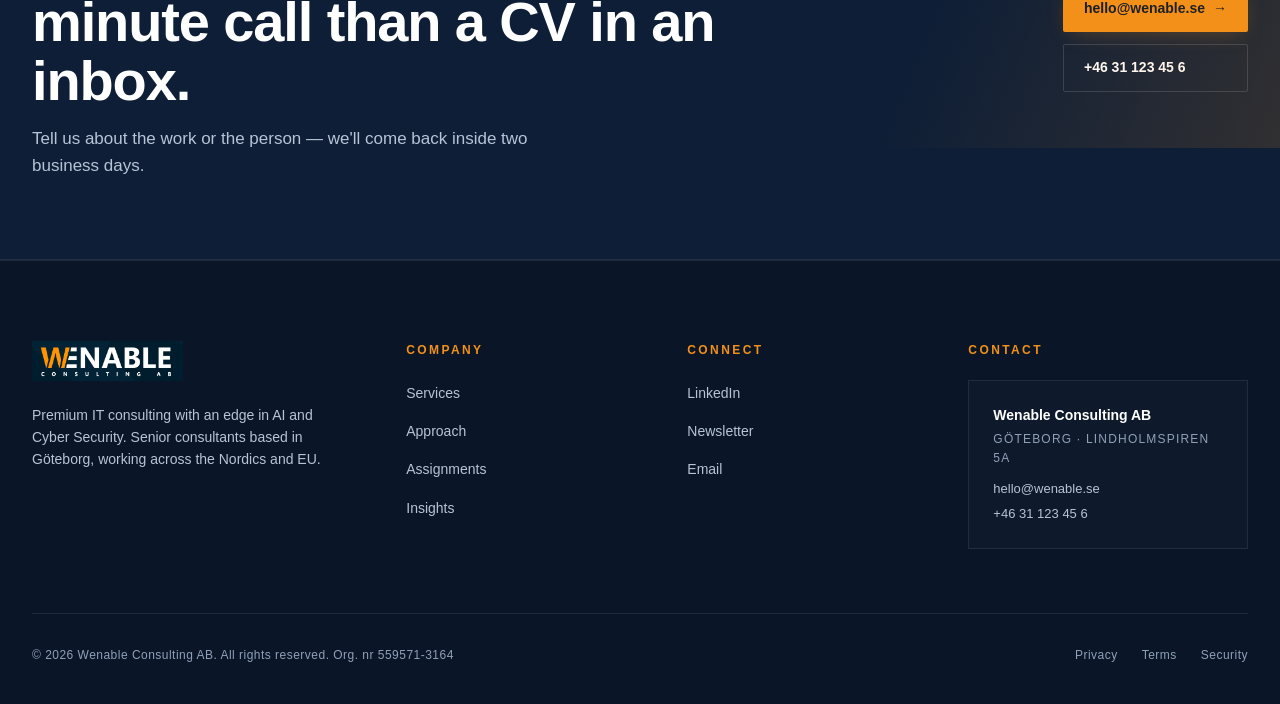
==== commit c0d9bac9: "Tomtillstånd på uppdragssidan: "kommer snart" tills uppdrag finns - Ersätter dekorativa ghost-skelet" ====
--- a/assignments.html
+++ b/assignments.html
@@ -673,16 +673,11 @@
 .assign-empty {
   text-align: left;
 }
-.assign-empty .ghost-grid {
-  margin-top: 24px;
-  display: grid; gap: 8px;
-}
-.assign-empty .ghost-grid .ghost {
-  height: 14px; background: rgba(255,255,255,0.04); width: 100%;
-}
-.assign-empty .ghost-grid .ghost:nth-child(2) { width: 80%; }
-.assign-empty .ghost-grid .ghost:nth-child(3) { width: 60%; }
-.assign-empty .ghost-grid .ghost:nth-child(4) { width: 40%; }
+/* Tomtillstånd: visa "kommer snart" tills admin.js bekräftar att uppdrag finns,
+   då sätts body.wadm-has-assignments och "välj ett uppdrag"-läget visas i stället. */
+.assign-empty .empty-haslist { display: none; }
+body.wadm-has-assignments .assign-empty .empty-haslist { display: block; }
+body.wadm-has-assignments .assign-empty .empty-nolist { display: none; }
 
 @media (max-width: 960px) {
   .assign-app { grid-template-columns: 1fr; }
@@ -894,18 +889,24 @@
 
         <!-- DEFAULT / EMPTY STATE -->
         <article class="assign-detail default assign-empty">
-          <div class="d-eyebrow" data-sv="Öppna ett uppdrag">Open an assignment</div>
-          <h2 data-sv="Välj ett uppdrag i listan för att se briefen.">Pick an assignment from the list to see the brief.</h2>
-          <p class="d-lede" data-sv="Varje uppdrag är ett verkligt engagemang med en namngiven kund och en definierad omfattning. Du ser teamet du skulle gå med i, hur framgång ser ut, arvodesnivån och ett direkt sätt att ansöka eller dela med en kollega.">
-            Each assignment is a real engagement with a named client and a defined scope.
-            You'll see the team you'd join, what success looks like, the rate band, and a
-            direct way to apply or share with a colleague.
-          </p>
-          <div class="ghost-grid" aria-hidden="true">
-            <div class="ghost"></div>
-            <div class="ghost"></div>
-            <div class="ghost"></div>
-            <div class="ghost"></div>
+          <!-- Visas när det FINNS uppdrag (admin.js sätter body.wadm-has-assignments) -->
+          <div class="empty-haslist">
+            <div class="d-eyebrow" data-sv="Öppna ett uppdrag">Open an assignment</div>
+            <h2 data-sv="Välj ett uppdrag i listan för att se briefen.">Pick an assignment from the list to see the brief.</h2>
+            <p class="d-lede" data-sv="Varje uppdrag är ett verkligt engagemang med en namngiven kund och en definierad omfattning. Du ser teamet du skulle gå med i, hur framgång ser ut, arvodesnivån och ett direkt sätt att ansöka eller dela med en kollega.">
+              Each assignment is a real engagement with a named client and a defined scope.
+              You'll see the team you'd join, what success looks like, the rate band, and a
+              direct way to apply or share with a colleague.
+            </p>
+          </div>
+          <!-- Visas när det INTE finns några uppdrag ännu (standardläge) -->
+          <div class="empty-nolist">
+            <div class="d-eyebrow" data-sv="Uppdrag">Assignments</div>
+            <h2 data-sv="Nya uppdrag kommer inom kort.">New assignments are coming soon.</h2>
+            <p class="d-lede" data-sv="Vi lägger löpande upp nya uppdrag här. Titta gärna tillbaka snart – eller hör av dig om du vill bli kontaktad när något som passar dig dyker upp.">
+              We post new assignments here regularly. Check back soon — or get in touch if
+              you'd like us to reach out when something that fits comes up.
+            </p>
           </div>
           <h3 style="margin-top: 36px;" data-sv="Vad vi söker">What we look for</h3>
           <ul class="bullets">
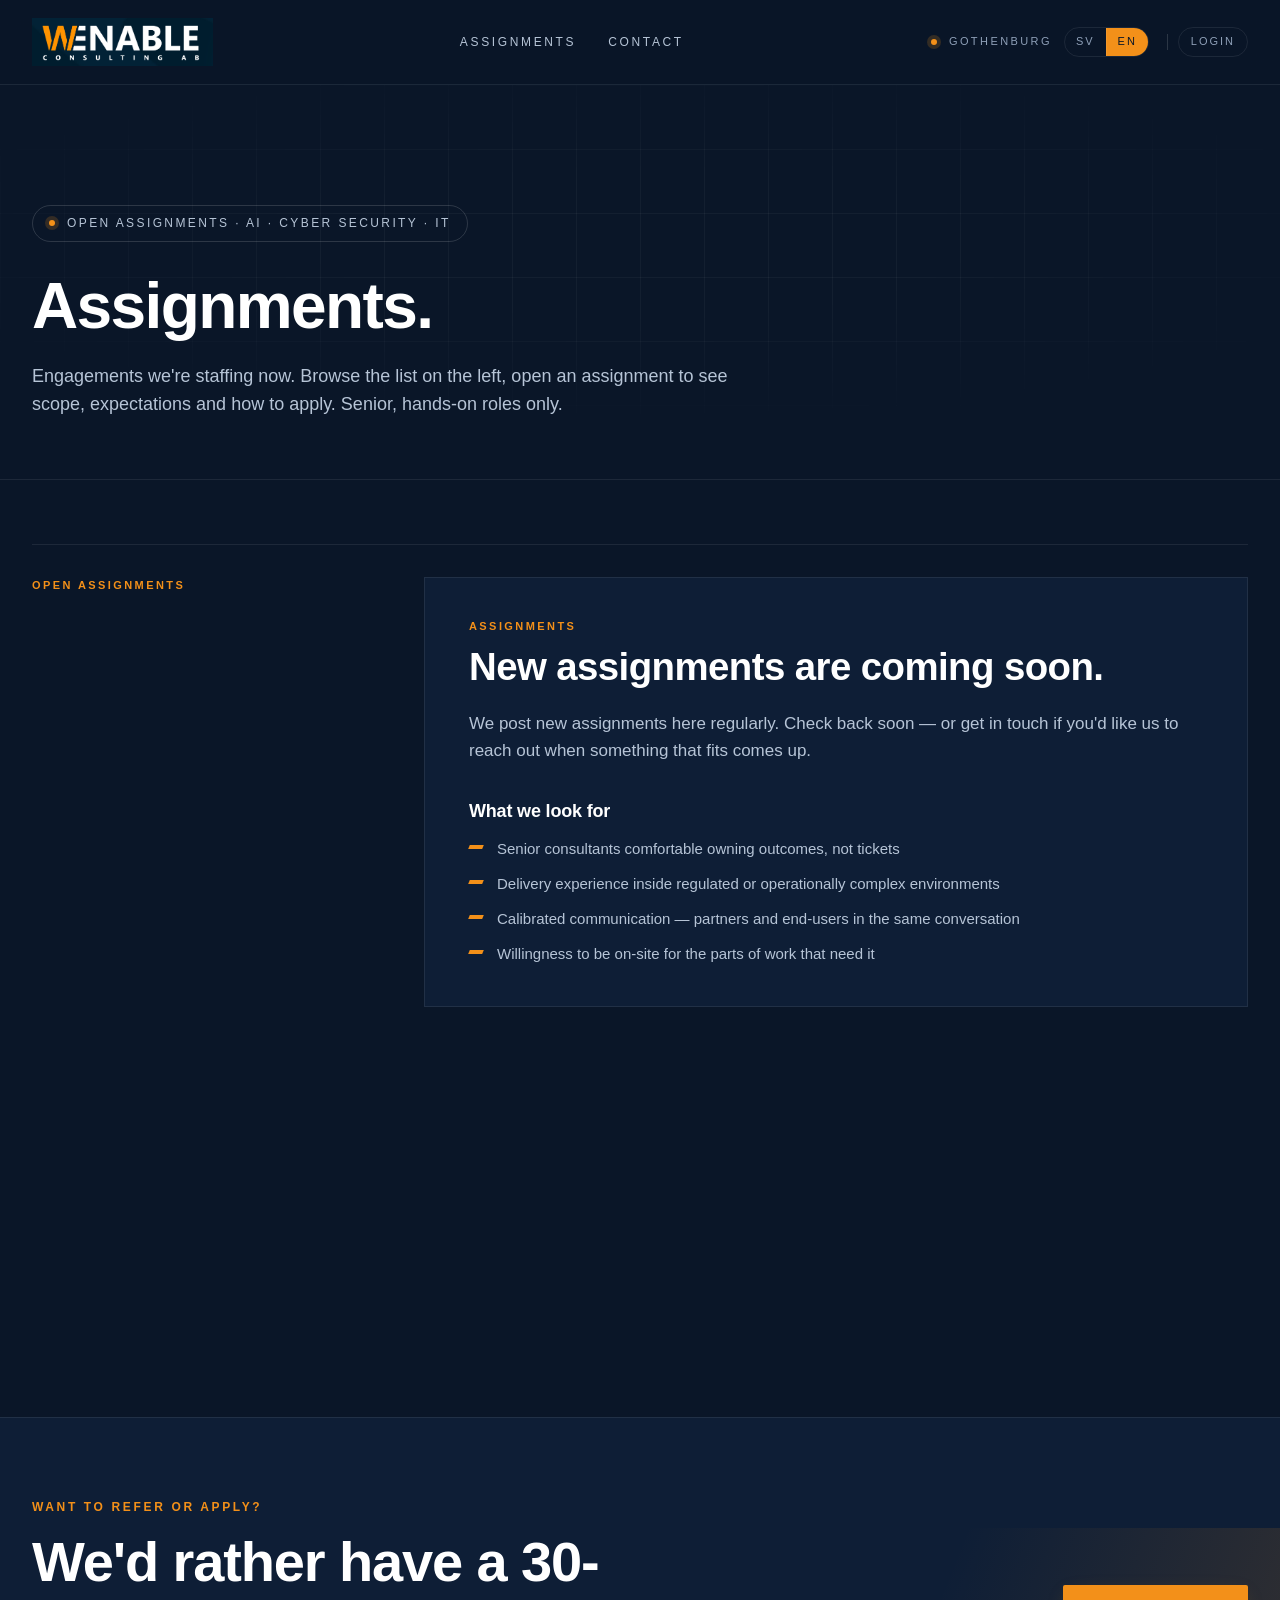
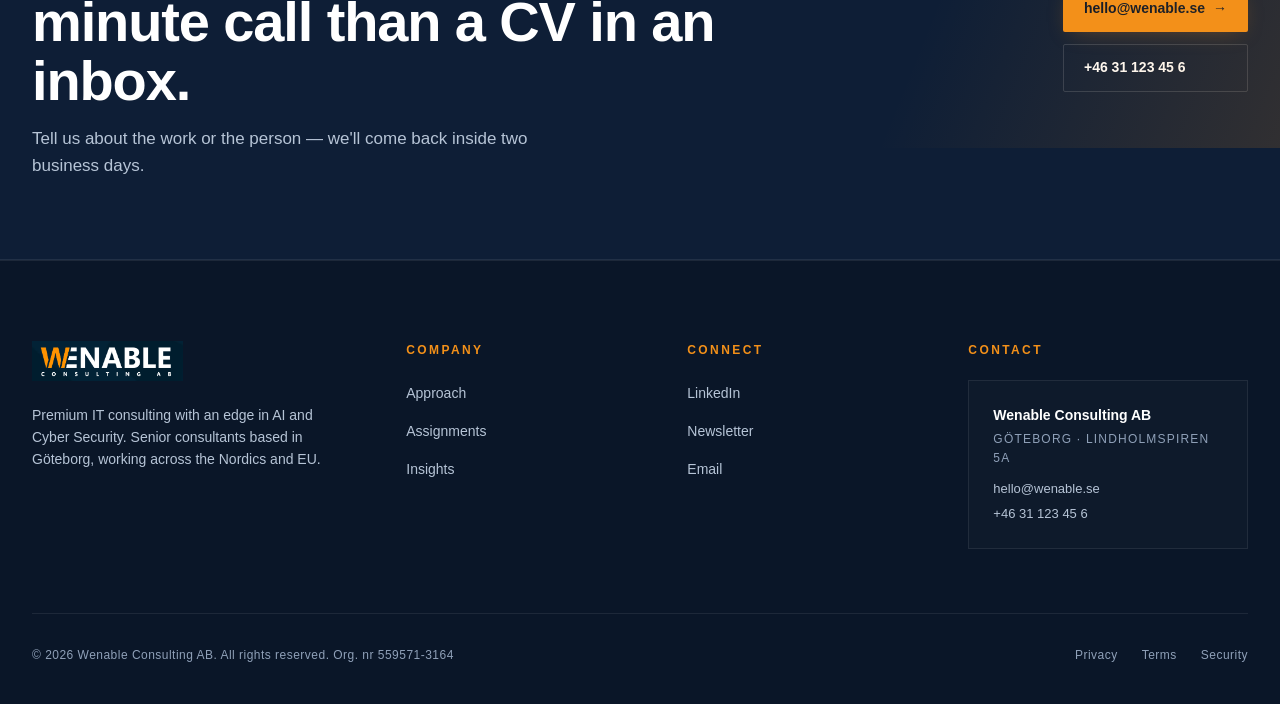
==== commit 0ed890ce: "Ta bort footer-länkarna Services/Specialists (index) och Services (assignments) Co-Authored-By: Clau" ====
--- a/assignments.html
+++ b/assignments.html
@@ -956,7 +956,6 @@
       <div>
         <h4 data-sv="Företag">Company</h4>
         <ul>
-          <li><a href="For Clients.html#expertise" data-sv="Tjänster">Services</a></li>
           <li><a href="For Clients.html#approach" data-sv="Arbetssätt">Approach</a></li>
           <li><a href="assignments.html" data-sv="Uppdrag">Assignments</a></li>
           <li><a href="For Consultants.html#insights" data-sv="Insikter">Insights</a></li>
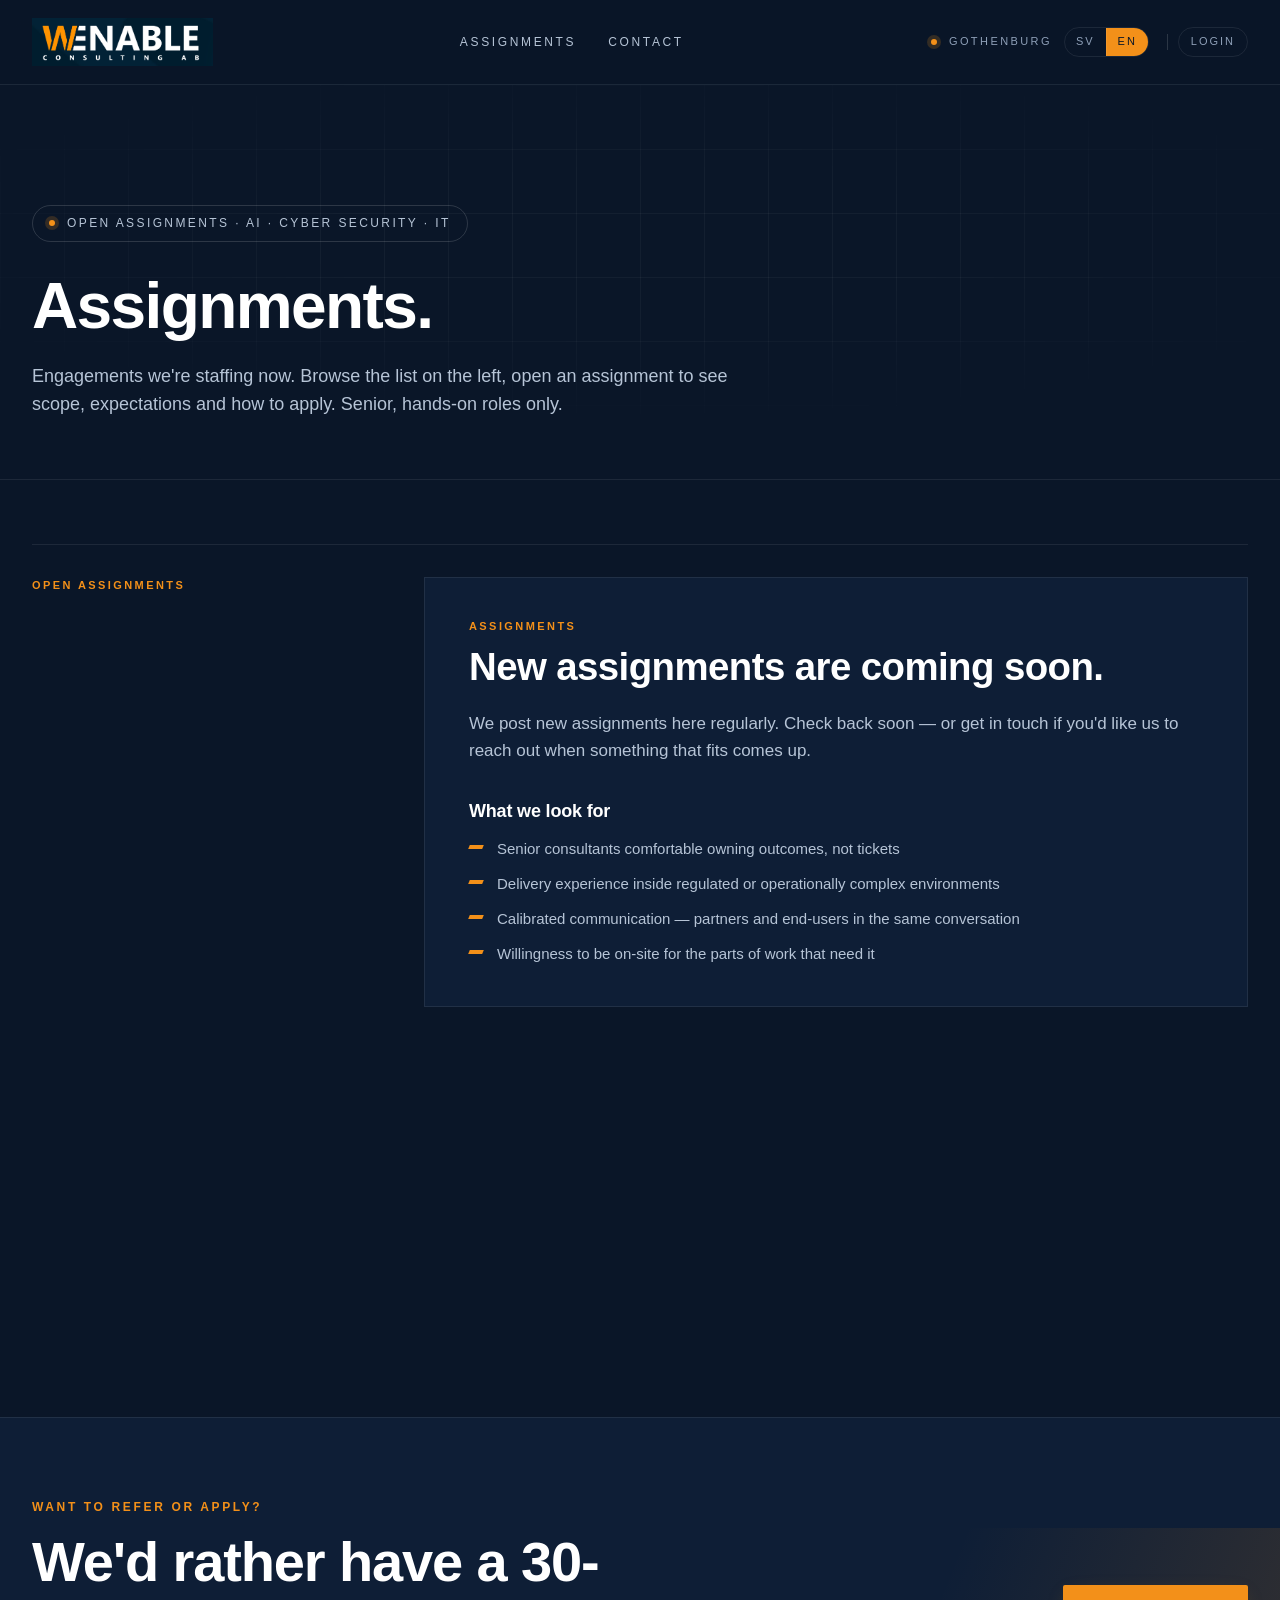
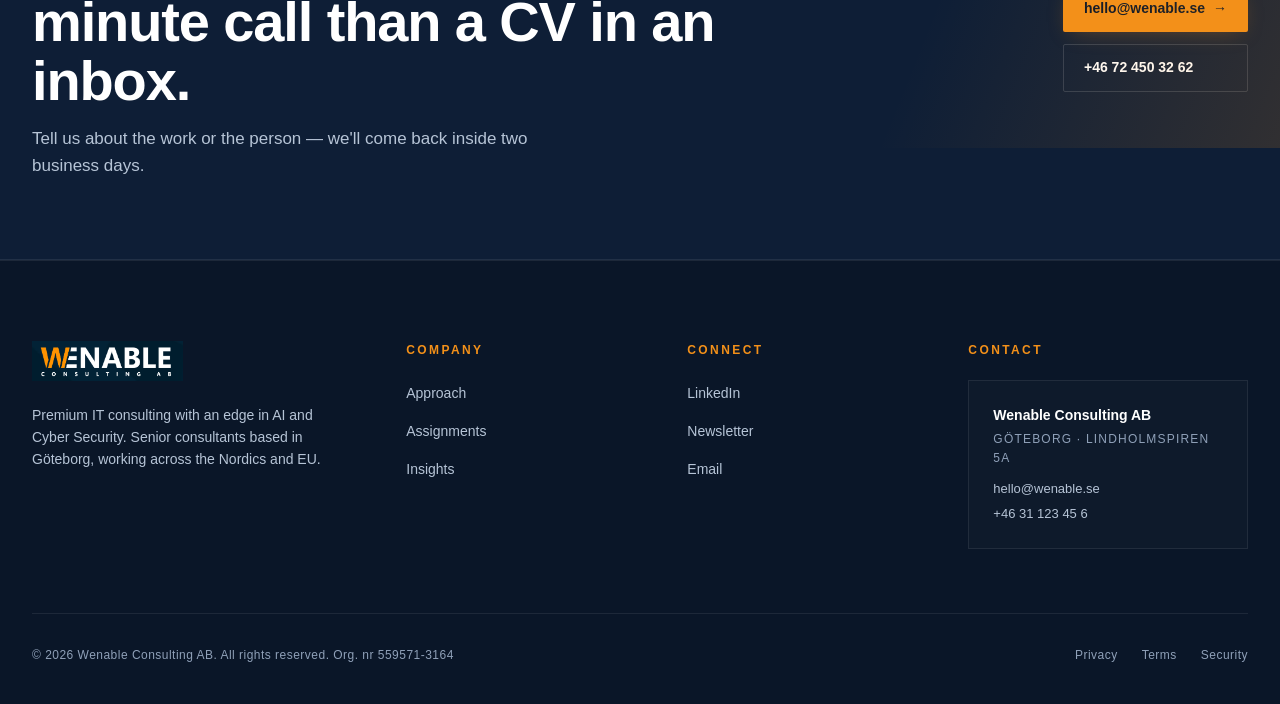
==== commit 997797ed: "Byt telefonnummer i "Want to refer or apply?"-CTA till +46 72 450 32 62 Co-Authored-By: Claude Opus " ====
--- a/assignments.html
+++ b/assignments.html
@@ -937,7 +937,7 @@
     </div>
     <div class="cta-actions">
       <a class="btn btn-primary" href="mailto:hello@wenable.se">hello@wenable.se <span class="arr">→</span></a>
-      <a class="btn btn-ghost" href="tel:+4631123456">+46 31 123 45 6</a>
+      <a class="btn btn-ghost" href="tel:+46724503262">+46 72 450 32 62</a>
     </div>
   </div>
 </section>
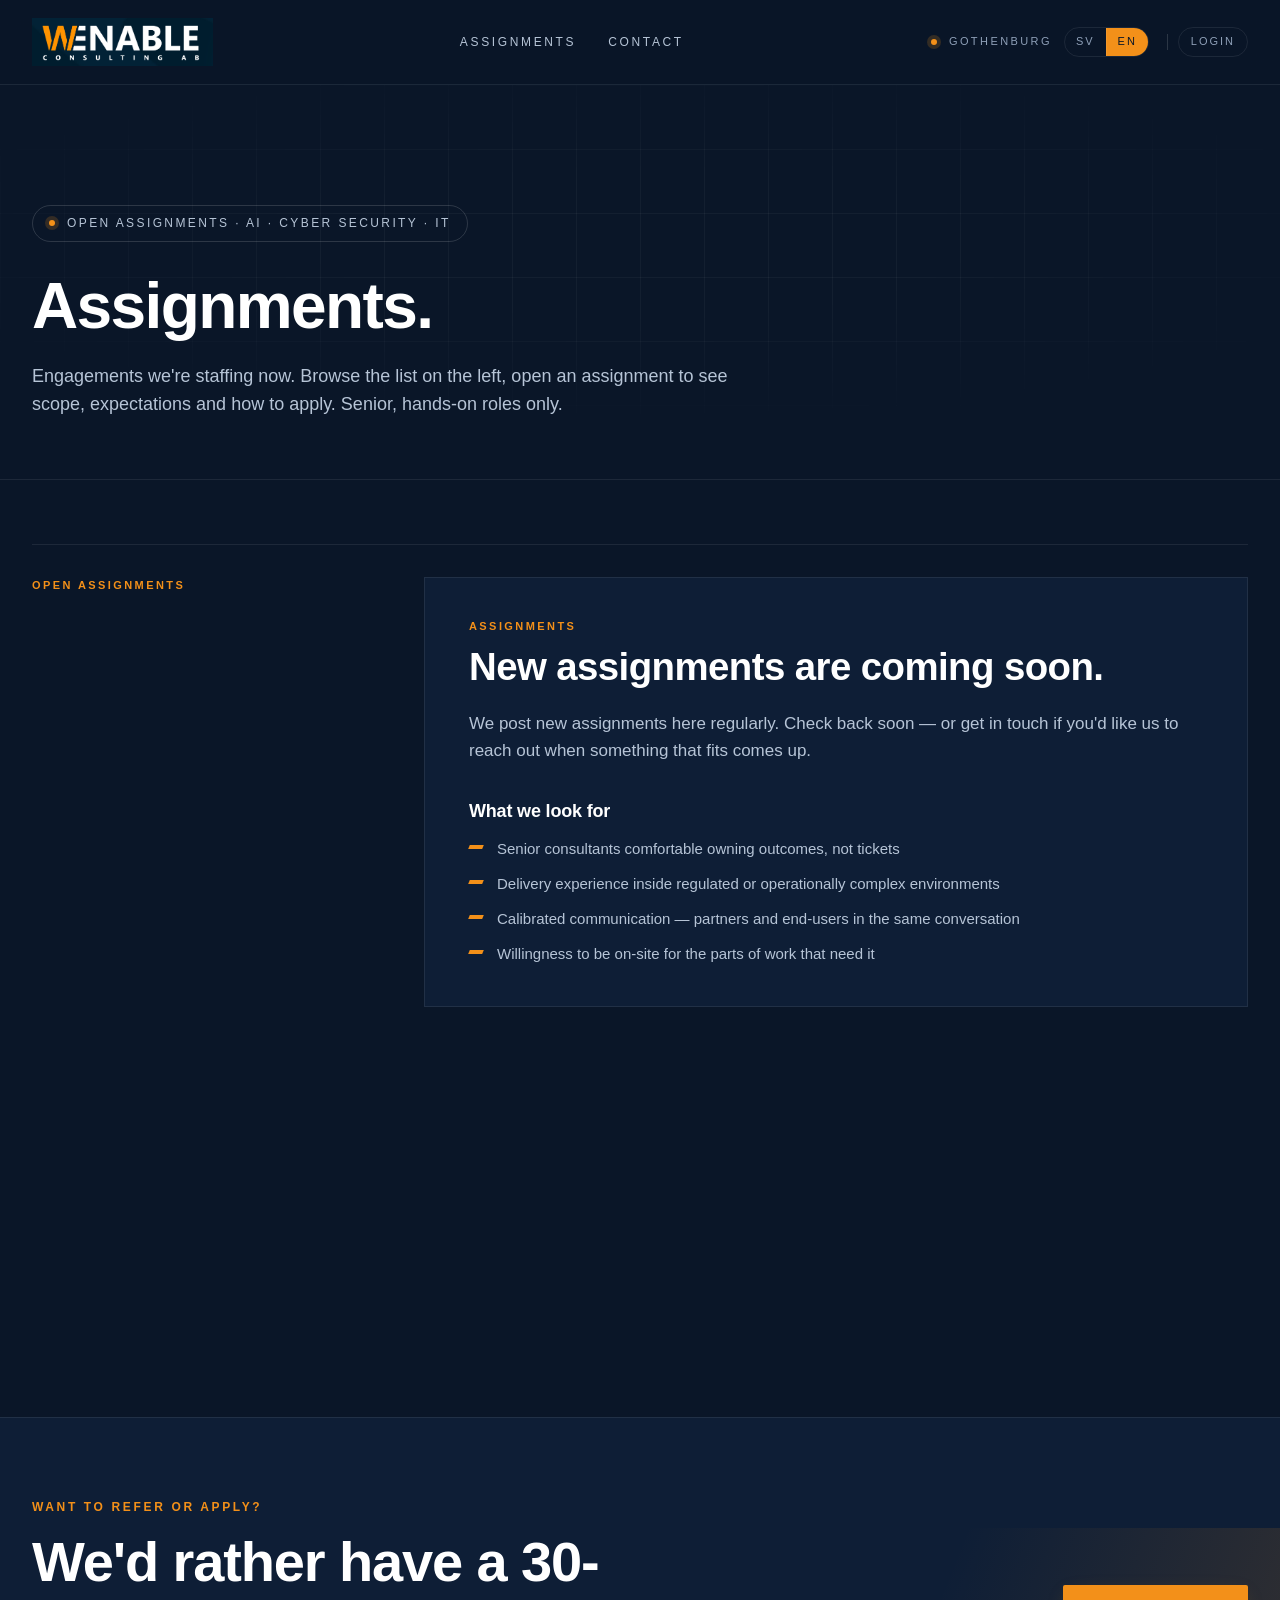
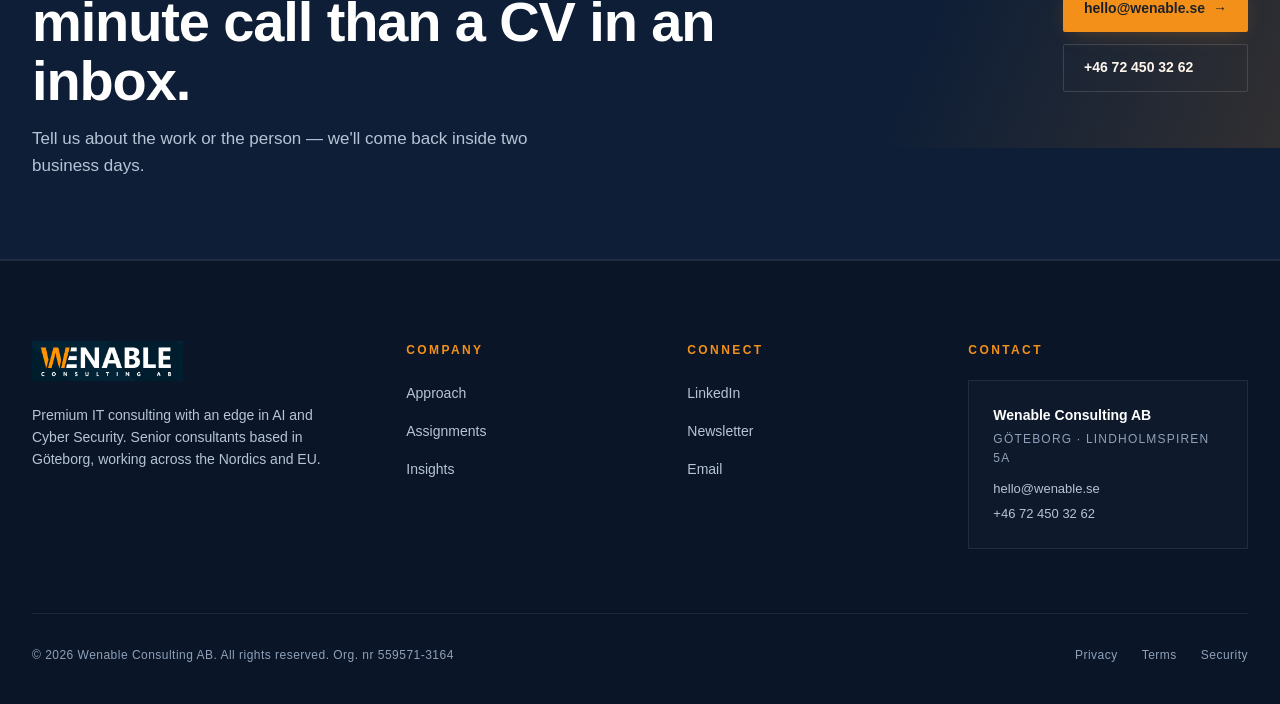
==== commit 3a522467: "Byt återstående platshållar-telefonnummer till +46 72 450 32 62 (alla sidor) Co-Authored-By: Claude " ====
--- a/assignments.html
+++ b/assignments.html
@@ -975,7 +975,7 @@
           <div class="name">Wenable Consulting AB</div>
           <div class="role">Göteborg · Lindholmspiren 5A</div>
           <a href="mailto:hello@wenable.se">hello@wenable.se</a>
-          <a href="tel:+4631123456">+46 31 123 45 6</a>
+          <a href="tel:+46724503262">+46 72 450 32 62</a>
         </div>
       </div>
     </div>
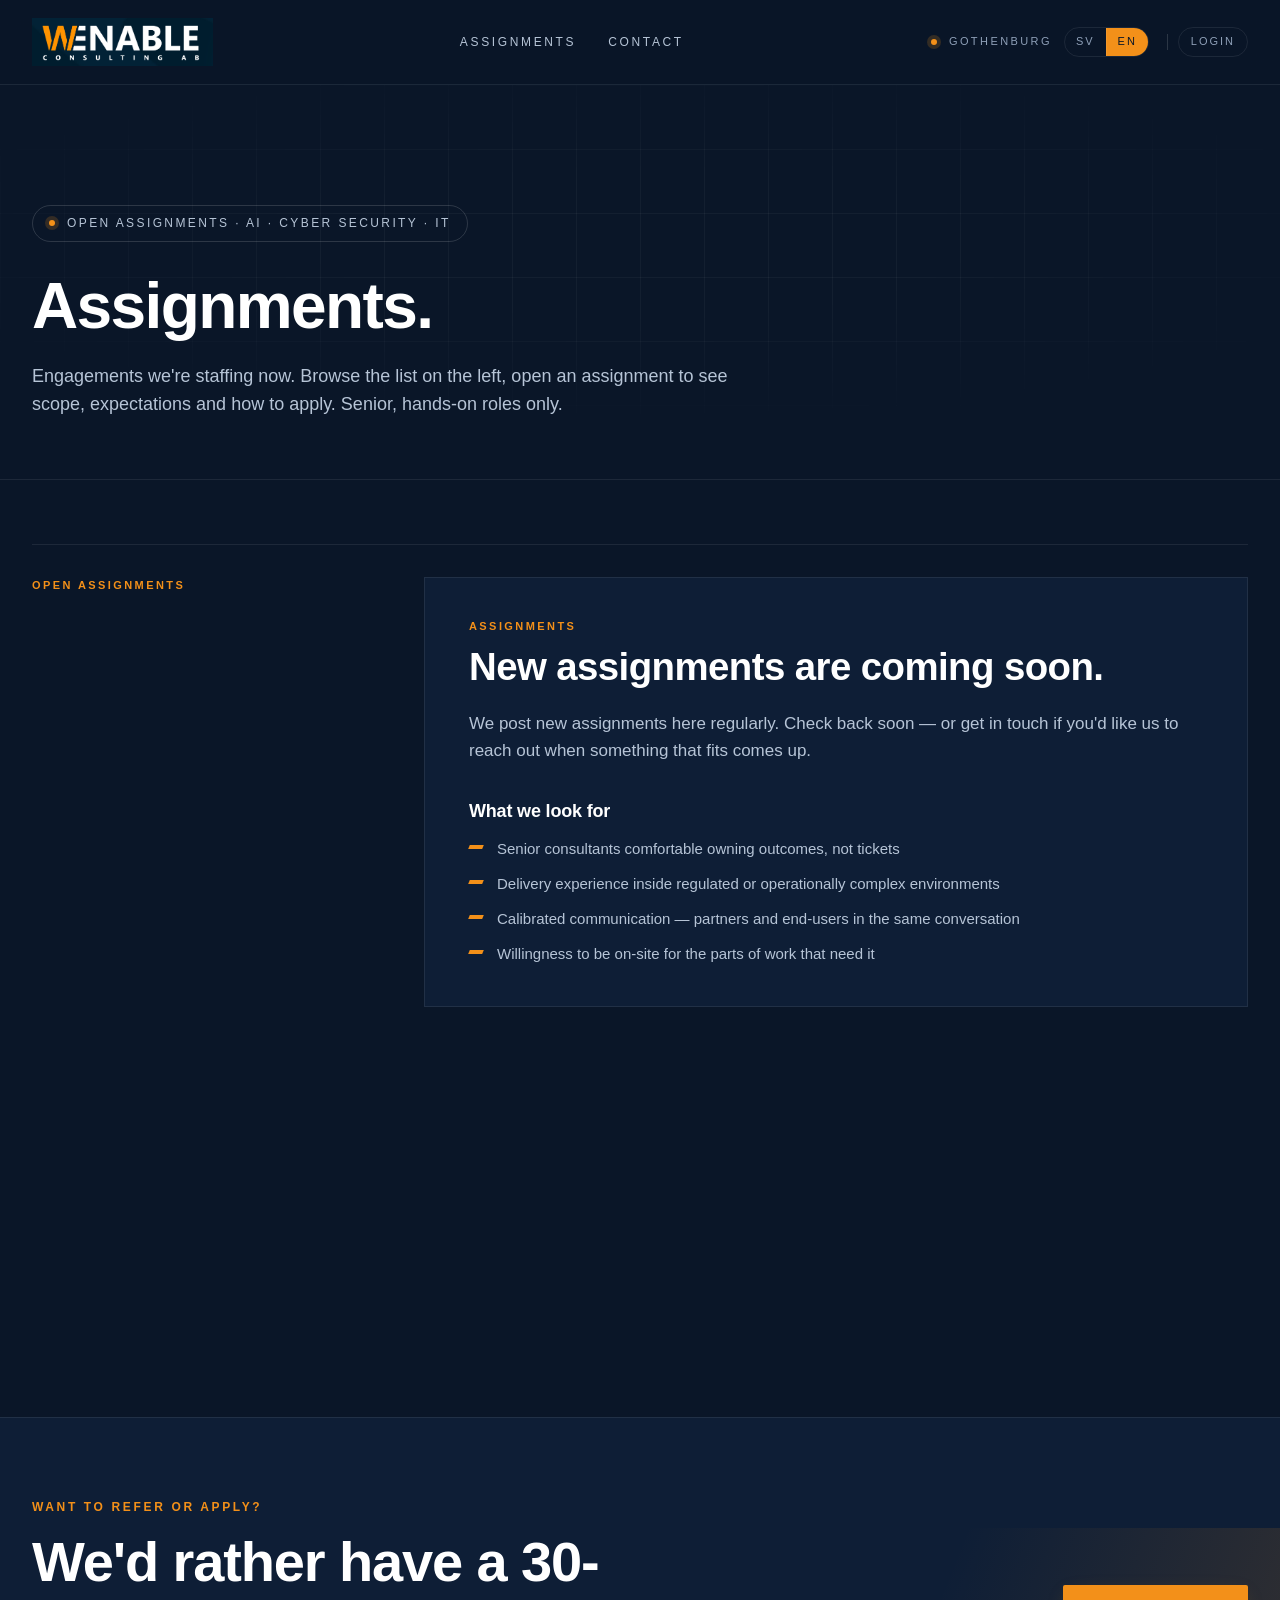
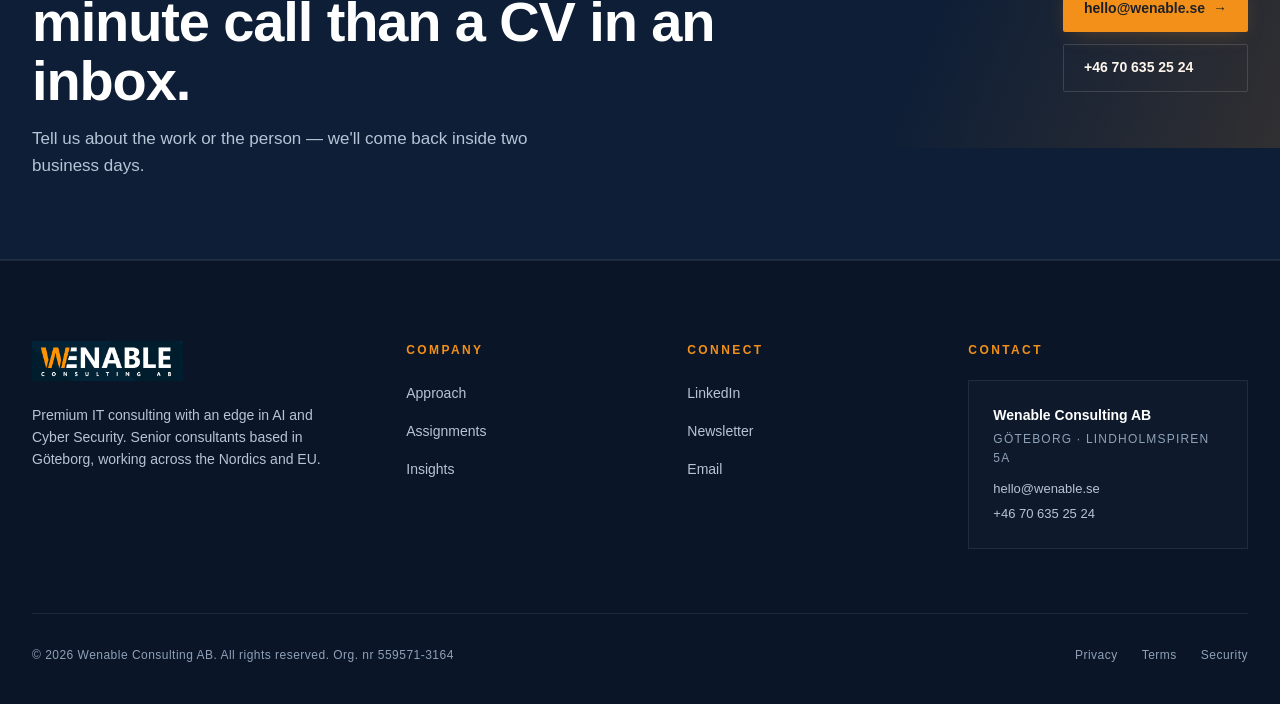
==== commit 5ca7107b: "Byt telefonnummer till +46 70 635 25 24 (alla sidor) Co-Authored-By: Claude Opus 4.8 <noreply@anthro" ====
--- a/assignments.html
+++ b/assignments.html
@@ -937,7 +937,7 @@
     </div>
     <div class="cta-actions">
       <a class="btn btn-primary" href="mailto:hello@wenable.se">hello@wenable.se <span class="arr">→</span></a>
-      <a class="btn btn-ghost" href="tel:+46724503262">+46 72 450 32 62</a>
+      <a class="btn btn-ghost" href="tel:+46706352524">+46 70 635 25 24</a>
     </div>
   </div>
 </section>
@@ -975,7 +975,7 @@
           <div class="name">Wenable Consulting AB</div>
           <div class="role">Göteborg · Lindholmspiren 5A</div>
           <a href="mailto:hello@wenable.se">hello@wenable.se</a>
-          <a href="tel:+46724503262">+46 72 450 32 62</a>
+          <a href="tel:+46706352524">+46 70 635 25 24</a>
         </div>
       </div>
     </div>
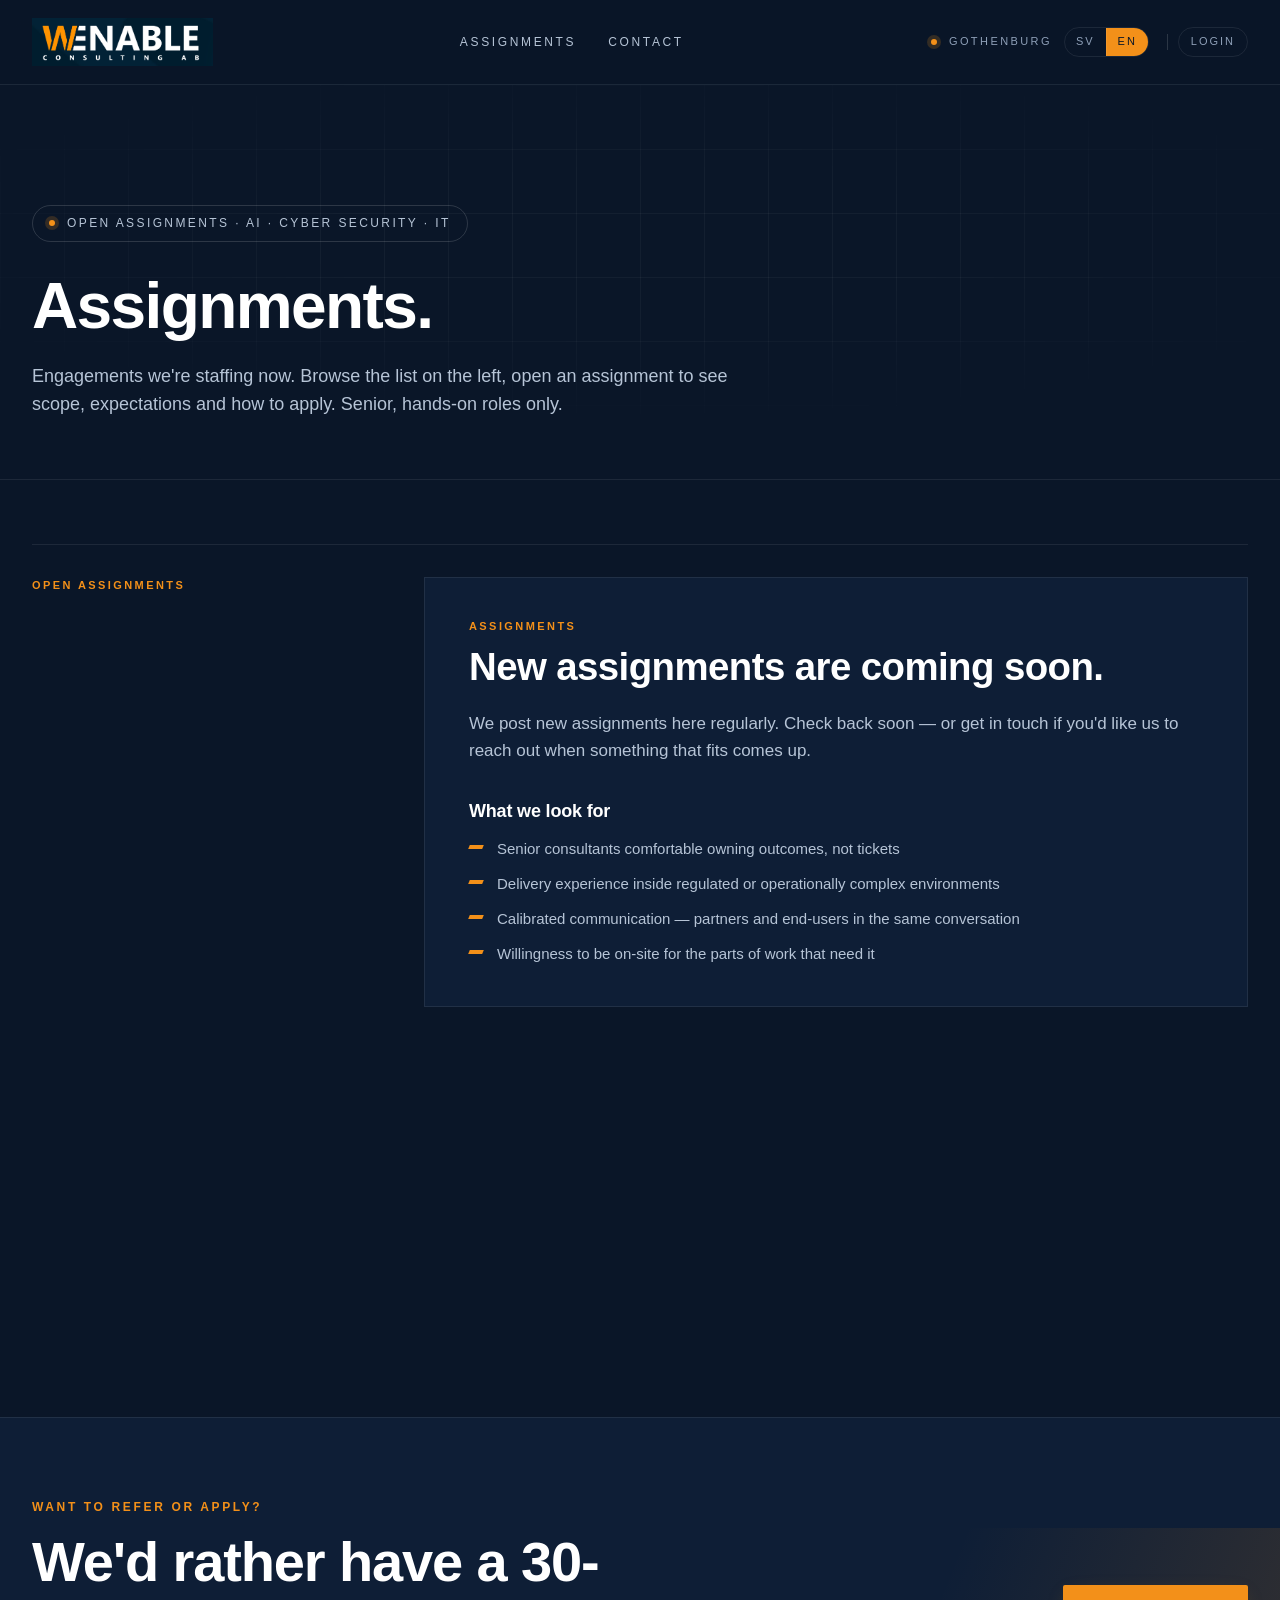
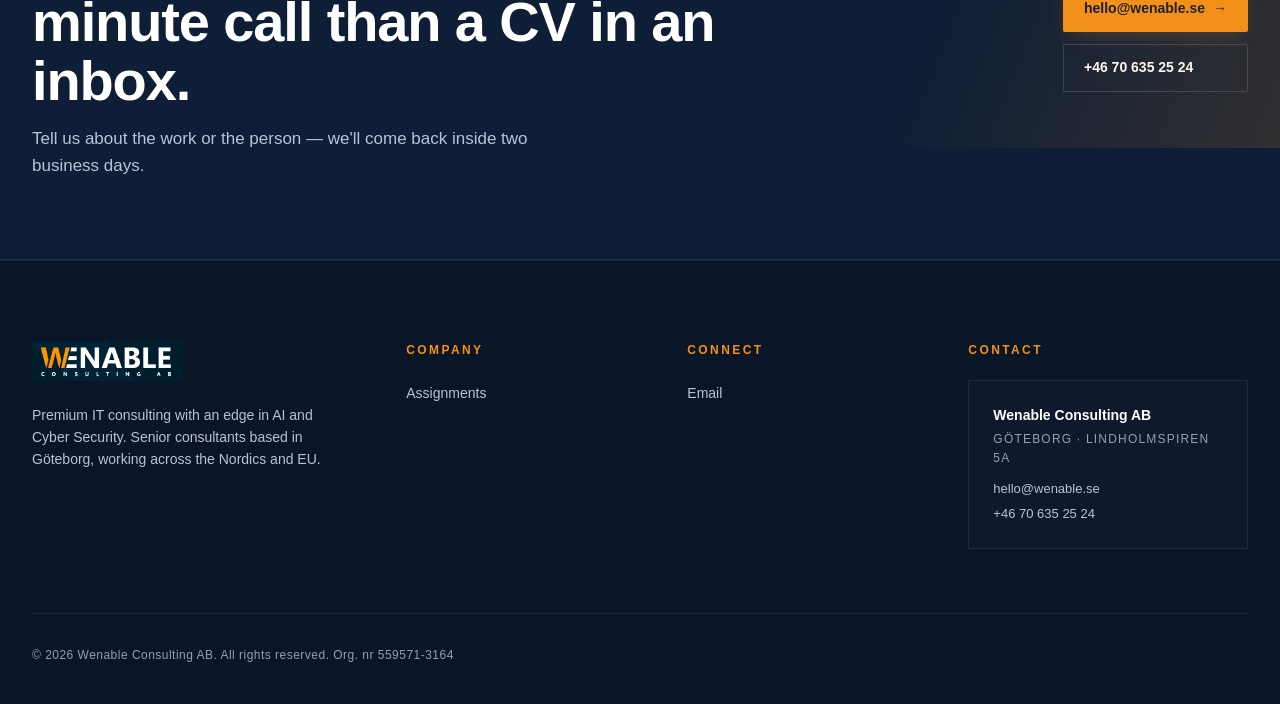
==== commit d2e168a2: "Rensa footer-länkar på alla sidor - Company: ta bort Approach + Insights (assignments) - Connect/Oth" ====
--- a/assignments.html
+++ b/assignments.html
@@ -956,16 +956,12 @@
       <div>
         <h4 data-sv="Företag">Company</h4>
         <ul>
-          <li><a href="For Clients.html#approach" data-sv="Arbetssätt">Approach</a></li>
           <li><a href="assignments.html" data-sv="Uppdrag">Assignments</a></li>
-          <li><a href="For Consultants.html#insights" data-sv="Insikter">Insights</a></li>
         </ul>
       </div>
       <div>
         <h4 data-sv="Följ oss">Connect</h4>
         <ul>
-          <li><a href="#">LinkedIn</a></li>
-          <li><a href="#" data-sv="Nyhetsbrev">Newsletter</a></li>
           <li><a href="mailto:hello@wenable.se" data-sv="E-post">Email</a></li>
         </ul>
       </div>
@@ -981,11 +977,6 @@
     </div>
     <div class="foot-bottom">
       <div data-sv="© 2026 Wenable Consulting AB. Med ensamrätt. Org.nr 559571-3164">© 2026 Wenable Consulting AB. All rights reserved. Org. nr 559571-3164</div>
-      <div class="fb-links">
-        <a href="#" data-sv="Integritet">Privacy</a>
-        <a href="#" data-sv="Villkor">Terms</a>
-        <a href="#" data-sv="Säkerhet">Security</a>
-      </div>
     </div>
   </div>
 </footer>
